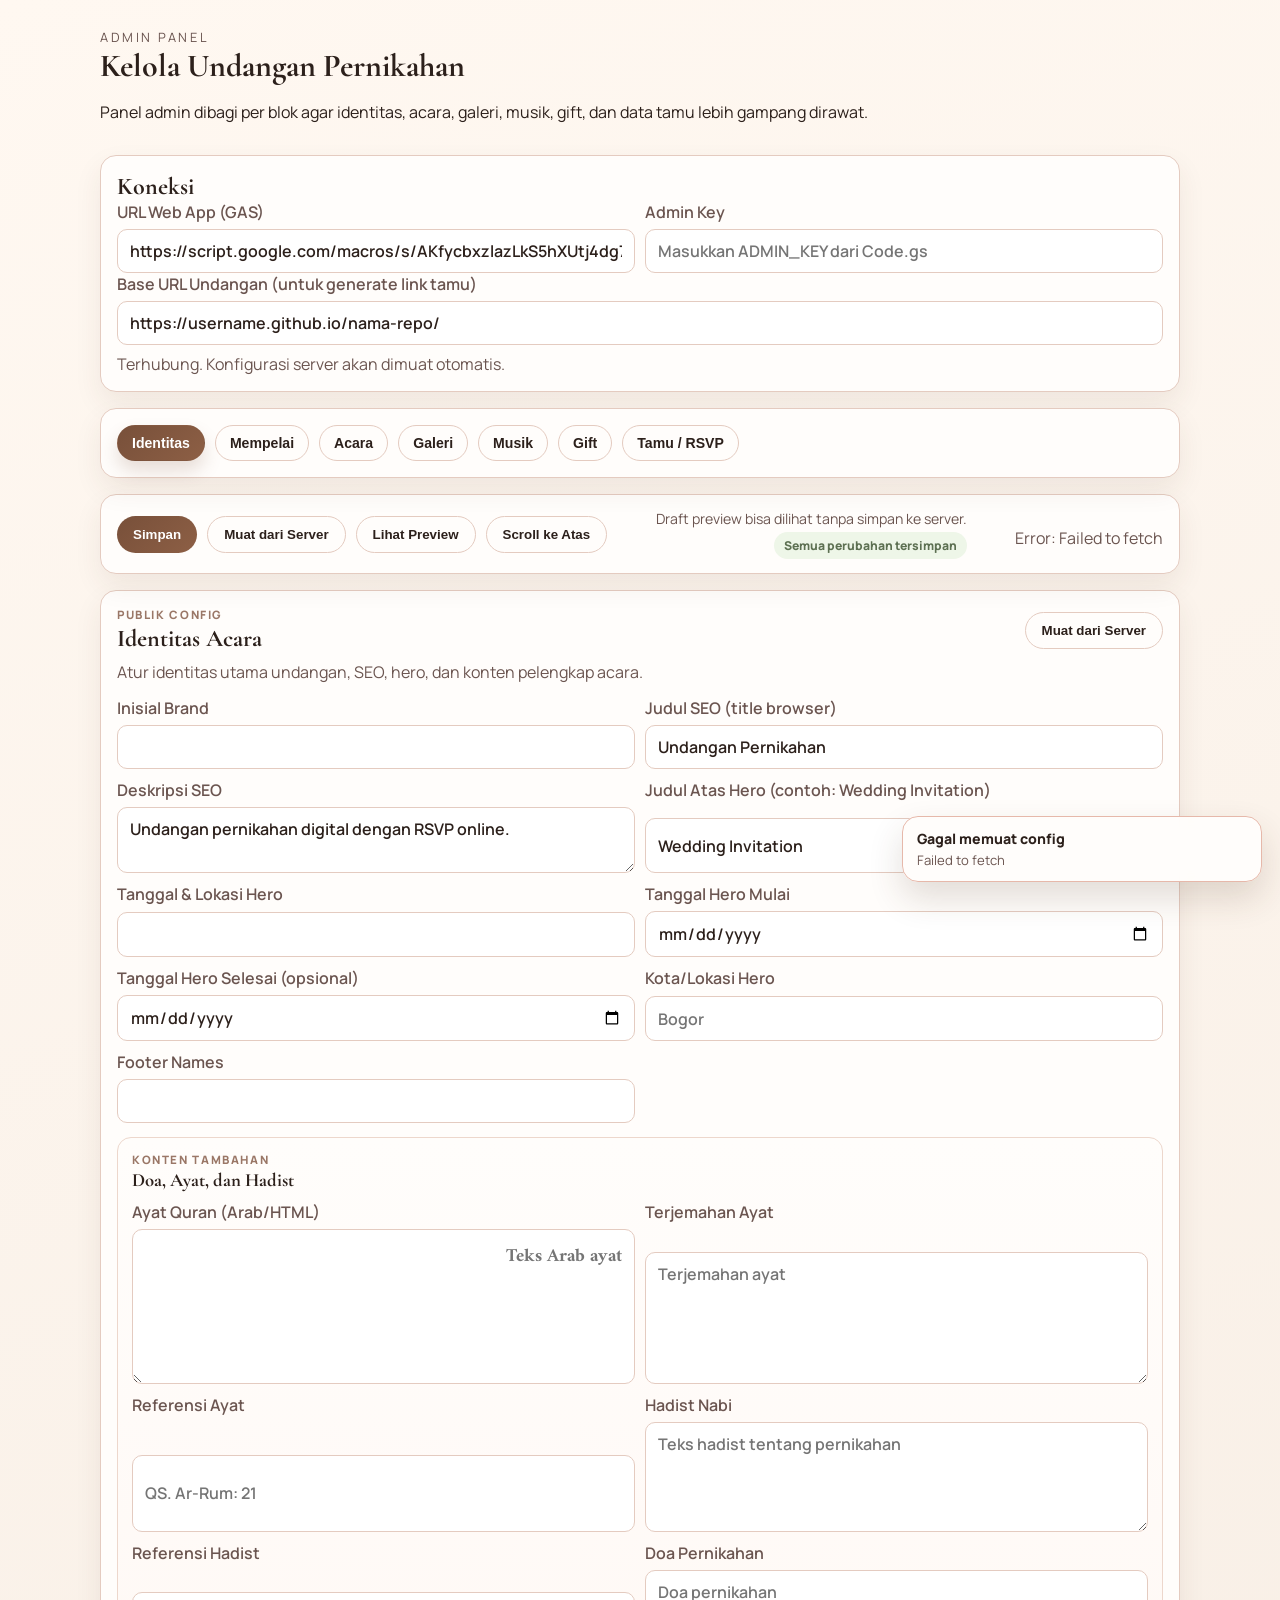
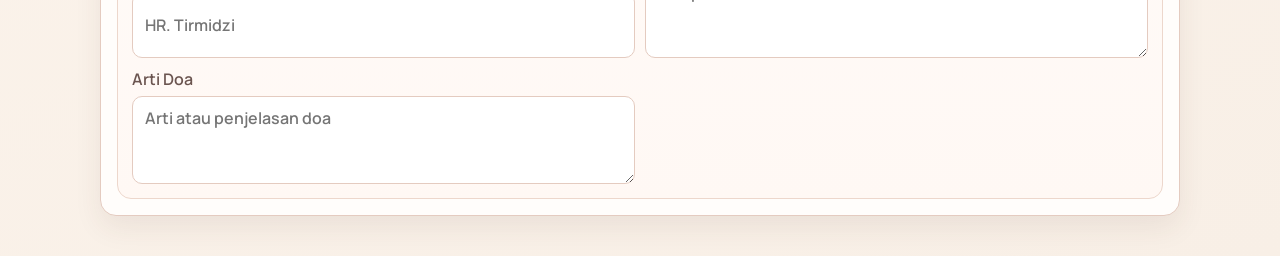
==== frontend/admin.html @ 04f8b66d "Split admin gift add buttons" ====
<!doctype html>
<html lang="id">
<head>
  <meta charset="UTF-8" />
  <meta name="viewport" content="width=device-width, initial-scale=1.0" />
  <title>Admin Undangan</title>
  <link rel="preconnect" href="https://fonts.googleapis.com">
  <link rel="preconnect" href="https://fonts.gstatic.com" crossorigin>
  <link href="https://fonts.googleapis.com/css2?family=Amiri:wght@400;700&family=Cormorant+Garamond:wght@600;700&family=Manrope:wght@400;500;600;700&display=swap" rel="stylesheet">
  <link rel="stylesheet" href="admin.css" />
</head>
<body>
  <main class="container">
    <header>
      <p class="eyebrow">Admin Panel</p>
      <h1>Kelola Undangan Pernikahan</h1>
      <p>Panel admin dibagi per blok agar identitas, acara, galeri, musik, gift, dan data tamu lebih gampang dirawat.</p>
    </header>

    <section class="card">
      <h2>Koneksi</h2>
      <div class="grid two">
        <label>
          URL Web App (GAS)
          <input id="apiUrl" type="text" readonly />
        </label>
        <label>
          Admin Key
          <input id="adminKey" type="password" placeholder="Masukkan ADMIN_KEY dari Code.gs" />
        </label>
      </div>
      <label>
        Base URL Undangan (untuk generate link tamu)
        <input id="invitationBaseUrl" type="text" placeholder="https://username.github.io/nama-repo/" />
      </label>
      <p class="status" id="statusConn"></p>
    </section>

    <nav class="card admin-nav" aria-label="Navigasi admin">
      <button type="button" class="admin-tab is-active" data-target="identitasCard">Identitas</button>
      <button type="button" class="admin-tab" data-target="mempelaiCard">Mempelai</button>
      <button type="button" class="admin-tab" data-target="acaraCard">Acara</button>
      <button type="button" class="admin-tab" data-target="galeriCard">Galeri</button>
      <button type="button" class="admin-tab" data-target="musikCard">Musik</button>
      <button type="button" class="admin-tab" data-target="giftCard">Gift</button>
      <button type="button" class="admin-tab" data-target="tamuRsvpCard">Tamu / RSVP</button>
    </nav>

    <section class="card admin-action-bar" aria-label="Aksi cepat admin">
      <div class="admin-action-group">
        <button id="btnActionSave" class="btn" type="button">Simpan</button>
        <button id="btnActionLoad" class="btn btn-ghost" type="button">Muat dari Server</button>
        <button id="btnPreviewToggle" class="btn btn-ghost" type="button">Lihat Preview</button>
        <button id="btnScrollTop" class="btn btn-ghost" type="button">Scroll ke Atas</button>
      </div>
      <div class="admin-action-meta">
        <p class="admin-action-note">Draft preview bisa dilihat tanpa simpan ke server.</p>
        <p class="admin-dirty-state is-clean" id="dirtyState">Semua perubahan tersimpan</p>
      </div>
      <p class="status" id="statusConfig"></p>
    </section>

    <section id="draftRestoreBanner" class="card draft-restore-banner" hidden>
      <div>
        <p class="section-label">Draft Lokal</p>
        <p class="draft-restore-text" id="draftRestoreText">Ada draft lokal yang belum disimpan.</p>
      </div>
      <div class="admin-action-group">
        <button id="btnRestoreDraft" class="btn" type="button">Pulihkan Draft</button>
        <button id="btnDiscardDraft" class="btn btn-ghost" type="button">Buang Draft</button>
      </div>
    </section>

    <section id="previewPanel" class="card admin-preview-panel" hidden>
      <div class="row-between">
        <div>
          <p class="section-label">Preview Mode</p>
          <h2>Preview Undangan</h2>
        </div>
        <button id="btnPreviewRefresh" class="btn btn-ghost" type="button">Refresh Preview</button>
      </div>
      <p class="section-copy">Preview membaca draft terbaru dari admin ini, jadi perubahan bisa dicek sebelum disimpan ke server.</p>
      <iframe id="previewFrame" class="admin-preview-frame" title="Preview undangan admin"></iframe>
    </section>

    <section class="card admin-panel-section is-active" id="identitasCard" data-section="identitasCard">
      <div class="row-between">
        <div>
          <p class="section-label">Publik Config</p>
          <h2>Identitas Acara</h2>
        </div>
        <button id="btnLoadConfig" class="btn btn-ghost" type="button">Muat dari Server</button>
      </div>
      <p class="section-copy">Atur identitas utama undangan, SEO, hero, dan konten pelengkap acara.</p>
      <div class="grid two">
        <label>Inisial Brand<input id="brandInitials" type="text" /></label>
        <label>Judul SEO (title browser)<input id="seoTitle" type="text" placeholder="Undangan Pernikahan Dina & Alfian" /></label>
        <label>Deskripsi SEO
          <textarea id="seoDescription" rows="2" placeholder="Undangan pernikahan digital dengan RSVP online."></textarea>
        </label>
        <label>Judul Atas Hero (contoh: Wedding Invitation)<input id="heroOverline" type="text" /></label>
        <label>Tanggal & Lokasi Hero<input id="heroDatePlace" type="text" /></label>
        <label>Tanggal Hero Mulai<input id="heroDateStart" type="date" /></label>
        <label>Tanggal Hero Selesai (opsional)<input id="heroDateEnd" type="date" /></label>
        <label>Kota/Lokasi Hero<input id="heroDateCity" type="text" placeholder="Bogor" /></label>
        <label>Footer Names<input id="footerNames" type="text" /></label>
      </div>

      <div class="admin-subcard">
        <div class="section-head">
          <div>
            <p class="section-label">Konten Tambahan</p>
            <h3>Doa, Ayat, dan Hadist</h3>
          </div>
        </div>
        <div class="grid two">
          <label>Ayat Quran (Arab/HTML)
            <textarea id="quranVerseArabic" rows="4" placeholder="Teks Arab ayat"></textarea>
          </label>
          <label>Terjemahan Ayat
            <textarea id="quranVerseTranslation" rows="4" placeholder="Terjemahan ayat"></textarea>
          </label>
          <label>Referensi Ayat<input id="quranVerseReference" type="text" placeholder="QS. Ar-Rum: 21" /></label>
          <label>Hadist Nabi
            <textarea id="hadithText" rows="4" placeholder="Teks hadist tentang pernikahan"></textarea>
          </label>
          <label>Referensi Hadist<input id="hadithReference" type="text" placeholder="HR. Tirmidzi" /></label>
          <label>Doa Pernikahan
            <textarea id="marriageDoaText" rows="3" placeholder="Doa pernikahan"></textarea>
          </label>
          <label>Arti Doa
            <textarea id="marriageDoaReference" rows="3" placeholder="Arti atau penjelasan doa"></textarea>
          </label>
        </div>
      </div>
    </section>

    <section class="card admin-panel-section" id="mempelaiCard" data-section="mempelaiCard" hidden>
      <div class="section-head">
        <div>
          <p class="section-label">Publik Config</p>
          <h2>Mempelai</h2>
        </div>
      </div>
      <p class="section-copy">Kelola informasi kedua mempelai dan konten love story yang tampil di halaman undangan.</p>
      <div class="grid two">
        <label>Nama Pendek Mempelai Wanita<input id="brideShortName" type="text" /></label>
        <label>Nama Pendek Mempelai Pria<input id="groomShortName" type="text" /></label>
        <label>Nama Lengkap Mempelai Wanita<input id="brideFullName" type="text" /></label>
        <label>Nama Lengkap Mempelai Pria<input id="groomFullName" type="text" /></label>
        <label>Orang Tua Mempelai Wanita<input id="brideParents" type="text" /></label>
        <label>Orang Tua Mempelai Pria<input id="groomParents" type="text" /></label>
      </div>

      <div class="admin-subcard">
        <div class="section-head">
          <div>
            <p class="section-label">Love Story</p>
            <h3>Foto Love Story</h3>
          </div>
        </div>
        <label>
          Foto Love Story (1 baris = 1 URL, maksimal 3)
          <textarea id="loveStoryPhotos" rows="4" placeholder="https://.../foto-love-story-1.jpg"></textarea>
        </label>
        <div id="loveStoryPreview" class="story-preview"></div>
        <div class="actions">
          <button id="btnLoveStoryFromGallery" class="btn btn-ghost" type="button">Ambil 3 Foto dari Galeri</button>
        </div>
        <div class="grid">
          <label>
            Upload Foto Love Story ke Google Drive (maks 3 file)
            <div class="field-row">
              <input id="loveStoryPhotoFiles" type="file" accept="image/*" multiple />
              <button id="btnUploadLoveStoryPhotos" class="btn-mini" type="button">Upload Love Story</button>
            </div>
          </label>
        </div>
      </div>

      <div class="admin-subcard">
        <div class="section-head">
          <div>
            <p class="section-label">Love Story</p>
            <h3>Teks Love Story</h3>
          </div>
        </div>
        <div class="grid two">
          <label>Tanggal/Periode Story 1<input id="storyDate1" type="text" placeholder="2021" /></label>
          <label>Judul Story 1<input id="storyTitle1" type="text" placeholder="Pertama Bertemu" /></label>
          <label class="grid span-full">
            Deskripsi Story 1
            <textarea id="storyDesc1" rows="2" placeholder="Ceritakan momen awal..."></textarea>
          </label>
          <label>Tanggal/Periode Story 2<input id="storyDate2" type="text" placeholder="2023" /></label>
          <label>Judul Story 2<input id="storyTitle2" type="text" placeholder="Lamaran" /></label>
          <label class="grid span-full">
            Deskripsi Story 2
            <textarea id="storyDesc2" rows="2" placeholder="Ceritakan momen kedua..."></textarea>
          </label>
          <label>Tanggal/Periode Story 3<input id="storyDate3" type="text" placeholder="2026" /></label>
          <label>Judul Story 3<input id="storyTitle3" type="text" placeholder="Hari Pernikahan" /></label>
          <label class="grid span-full">
            Deskripsi Story 3
            <textarea id="storyDesc3" rows="2" placeholder="Ceritakan momen ketiga..."></textarea>
          </label>
        </div>
      </div>
    </section>

    <section class="card admin-panel-section" id="acaraCard" data-section="acaraCard" hidden>
      <div class="section-head">
        <div>
          <p class="section-label">Publik Config</p>
          <h2>Acara</h2>
        </div>
      </div>
      <p class="section-copy">Atur waktu utama, countdown, detail akad, dan resepsi.</p>
      <div class="grid two">
        <label>Tanggal & Jam Acara<input id="weddingDateTimeLocal" type="datetime-local" /></label>
        <label>Zona Waktu
          <select id="weddingTimeOffset">
            <option value="+07:00">WIB (+07:00)</option>
            <option value="+08:00">WITA (+08:00)</option>
            <option value="+09:00">WIT (+09:00)</option>
          </select>
        </label>
        <label>Format ISO (otomatis)
          <input id="weddingDateISO" type="text" readonly />
        </label>
        <label>Target Countdown (Hari Pertama Acara)
          <input id="eventStartDateTimeLocal" type="datetime-local" />
        </label>
        <label>Zona Waktu Countdown
          <select id="eventStartOffset">
            <option value="+07:00">WIB (+07:00)</option>
            <option value="+08:00">WITA (+08:00)</option>
            <option value="+09:00">WIT (+09:00)</option>
          </select>
        </label>
        <label>Event Start ISO (otomatis)
          <input id="eventStartISO" type="text" readonly />
        </label>
      </div>

      <div class="admin-subcard">
        <h3>Akad</h3>
        <div class="grid two">
          <label>Tanggal Akad<input id="akadDate" type="text" /></label>
          <label>Waktu Akad<input id="akadTime" type="text" /></label>
          <label>Tempat Akad<input id="akadVenue" type="text" /></label>
          <label>Link Maps Akad<input id="akadMapUrl" type="text" /></label>
        </div>
      </div>

      <div class="admin-subcard">
        <h3>Resepsi</h3>
        <div class="grid two">
          <label>Tanggal Resepsi<input id="resepsiDate" type="text" /></label>
          <label>Waktu Resepsi<input id="resepsiTime" type="text" /></label>
          <label>Tempat Resepsi<input id="resepsiVenue" type="text" /></label>
          <label>Link Maps Resepsi<input id="resepsiMapUrl" type="text" /></label>
        </div>
      </div>
    </section>

    <section class="card admin-panel-section" id="galeriCard" data-section="galeriCard" hidden>
      <div class="section-head">
        <div>
          <p class="section-label">Publik Config</p>
          <h2>Galeri</h2>
        </div>
      </div>
      <p class="section-copy">Kelola hero photo, galeri utama, fokus foto, dan penghapusan aset gambar.</p>
      <label>
        Foto Galeri (1 baris = 1 URL/path)
        <textarea id="galleryPhotos" rows="7" placeholder="assets/photos/foto-1.jpg"></textarea>
      </label>
      <div class="actions">
        <button id="btnGenerateHeroDate" class="btn btn-ghost" type="button">Generate Tanggal Hero</button>
      </div>
      <div class="admin-subcard">
        <div class="section-head">
          <div>
            <p class="section-label">Hero</p>
            <h3>Foto Hero</h3>
          </div>
        </div>
        <div class="grid two">
          <label>
            Foto Background Hero (URL/path)
            <div class="field-row">
              <input id="heroBackgroundPhoto" type="text" placeholder="https://.../foto-hero.jpg" />
              <button id="btnHeroFromGallery" class="btn-mini" type="button">Ambil dari Galeri</button>
            </div>
          </label>
          <label>
            Upload Foto Hero ke Google Drive
            <div class="field-row">
              <input id="heroPhotoFile" type="file" accept="image/*" />
              <button id="btnUploadHeroPhoto" class="btn-mini" type="button">Upload Hero</button>
            </div>
          </label>
        </div>
      </div>
      <div class="admin-subcard">
        <h3>Pengaturan Galeri</h3>
        <div class="grid two">
          <label>
            Mode Galeri
            <select id="galleryMode">
              <option value="grid">Grid</option>
              <option value="carousel">Carousel Otomatis</option>
            </select>
          </label>
          <label>
            Maksimal Foto Ditampilkan (0 = semua)
            <input id="galleryMaxItems" type="number" min="0" step="1" placeholder="0" />
          </label>
          <label>
            Interval Carousel (detik)
            <input id="galleryAutoplaySec" type="number" min="1" step="0.5" placeholder="3.5" />
          </label>
          <label>
            Gaya Galeri
            <select id="galleryStyle">
              <option value="elegant">Elegant</option>
              <option value="soft">Soft</option>
              <option value="polaroid">Polaroid</option>
              <option value="clean">Clean</option>
            </select>
          </label>
        </div>
      </div>
      <div class="admin-subcard">
        <div class="row-between">
          <h3>Preview Galeri</h3>
          <label class="inline-check">
            <input id="deleteFromDrive" type="checkbox" />
            Hapus juga di Google Drive
          </label>
        </div>
        <div class="actions">
          <button id="btnApplyGallerySelection" class="btn btn-ghost" type="button">Gunakan Hanya Foto Terpilih</button>
        </div>
        <div id="galleryPreview" class="gallery-preview"></div>
      </div>
      <div class="admin-subcard">
        <div class="grid">
          <label>
            Upload Foto ke Google Drive
            <input id="photoFiles" type="file" accept="image/*" multiple />
          </label>
        </div>
        <label>
          Hapus Foto (tempel URL, 1 baris 1 URL)
          <textarea id="deletePhotoUrls" rows="4" placeholder="https://drive.google.com/uc?export=view&id=..."></textarea>
        </label>
        <div class="actions">
          <button id="btnUploadPhotos" class="btn btn-ghost" type="button">Upload Foto</button>
          <button id="btnDeletePhotos" class="btn btn-ghost" type="button">Hapus Foto (Drive + Galeri)</button>
        </div>
      </div>
      <p class="status" id="statusGallery"></p>
      <p class="hint-text">Tip: upload foto lewat tombol <b>Upload Foto</b>. Jika Hero/Love Story kosong, sistem akan isi otomatis dari hasil upload terbaru.</p>
    </section>

    <section class="card admin-panel-section" id="musikCard" data-section="musikCard" hidden>
      <div class="section-head">
        <div>
          <p class="section-label">Publik Config</p>
          <h2>Musik</h2>
        </div>
      </div>
      <p class="section-copy">Atur playlist, titik mulai lagu, loop reff, dan upload audio.</p>
      <div class="grid two">
        <label>
          URL Musik Aktif (otomatis dari playlist / manual)
          <input id="backgroundMusicUrl" type="text" placeholder="https://.../music.mp3" />
        </label>
        <label>
          Upload Musik ke Google Drive
          <input id="musicFile" type="file" accept="audio/*" />
        </label>
        <label>
          Mode Playlist
          <select id="musicPlaybackMode">
            <option value="ordered">Urutan</option>
            <option value="shuffle">Acak</option>
          </select>
        </label>
        <label>
          Mulai Musik Dari Detik
          <input id="musicStartSec" type="number" min="0" step="0.1" placeholder="contoh: 45" />
        </label>
        <label>
          Loop Reff (Detik Mulai - Detik Selesai)
          <div class="grid two">
            <input id="musicLoopStartSec" type="number" min="0" step="0.1" placeholder="mulai: 60" />
            <input id="musicLoopEndSec" type="number" min="0" step="0.1" placeholder="selesai: 85" />
          </div>
        </label>
      </div>
      <div class="row-between">
        <h3>Playlist Musik</h3>
        <button id="btnLoadMusicLibrary" class="btn btn-ghost" type="button">Muat Musik Drive</button>
      </div>
      <p class="hint-text">Centang lagu yang ingin diputar. Urutan kartu dipakai untuk mode urutan, atau dipilih acak jika mode playlist diset ke acak.</p>
      <div id="musicLibraryEditor" class="music-library-list"></div>
      <div class="actions">
        <button id="btnUploadMusic" class="btn btn-ghost" type="button">Upload Musik</button>
      </div>
      <p class="status" id="statusMusic"></p>
    </section>

    <section class="card admin-panel-section" id="giftCard" data-section="giftCard" hidden>
      <div class="section-head">
        <div>
          <p class="section-label">Publik Config</p>
          <h2>Gift</h2>
        </div>
      </div>
      <p class="section-copy">Kelola section wedding gift, rekening bank, dan e-wallet yang tampil di undangan.</p>
      <div class="grid two">
        <label class="inline-check">
          <input id="giftEnabled" type="checkbox" />
          Aktifkan Section Gift
        </label>
        <label>Judul Section Gift<input id="giftSectionTitle" type="text" placeholder="Wedding Gift" /></label>
        <label>Subjudul Section Gift
          <textarea id="giftSectionSubtitle" rows="2" placeholder="Doa restu Anda adalah hadiah terindah."></textarea>
        </label>
      </div>
      <div class="actions">
        <button id="btnAddGiftBank" class="btn btn-ghost" type="button">Tambah Bank</button>
        <button id="btnAddGiftEwallet" class="btn btn-ghost" type="button">Tambah E-Wallet</button>
        <button id="btnSaveConfig" class="btn" type="button">Simpan Konfigurasi</button>
      </div>
      <div id="giftAccountsEditor" class="gift-editor-list"></div>
      <p class="status" id="statusGift"></p>
    </section>

    <section class="card admin-panel-section" id="tamuRsvpCard" data-section="tamuRsvpCard" hidden>
      <div class="section-head">
        <div>
          <p class="section-label">Admin Data</p>
          <h2>Tamu / RSVP</h2>
        </div>
      </div>
      <p class="section-copy">Kelola import tamu, link undangan, filter status, serta data RSVP dan ucapan masuk.</p>
      <div class="admin-subcard">
        <div class="section-head">
          <div>
            <p class="section-label">Daftar Tamu</p>
            <h3>Import dan Kelola Tamu</h3>
          </div>
        </div>
        <label>
          Daftar Tamu (format: Nama|Group|Telepon|Tipe, 1 baris 1 tamu)
          <textarea id="guestInput" rows="8" placeholder="Bapak Andi|Keluarga|62812xxxx|personal\nTeman-teman SD 01 Ciangsana|Sekolah||group"></textarea>
        </label>
        <label>
          Cari Tamu
          <input id="guestSearch" type="text" placeholder="Ketik nama tamu..." />
        </label>
        <div class="grid three">
          <label>
            Filter Group
            <select id="guestGroupFilter">
              <option value="all">Semua Group</option>
            </select>
          </label>
          <label>
            Filter Status
            <select id="guestStatusFilter">
              <option value="all">Semua Status</option>
              <option value="active">Active</option>
              <option value="vip">VIP</option>
              <option value="disabled">Disabled</option>
            </select>
          </label>
          <label>
            Data per Halaman
            <select id="guestPageSize">
              <option value="10">10</option>
              <option value="20" selected>20</option>
              <option value="50">50</option>
            </select>
          </label>
        </div>
        <div class="actions">
          <button id="btnImportGuests" class="btn" type="button">Import Nama Tamu</button>
          <button id="btnLoadGuests" class="btn btn-ghost" type="button">Muat Semua Tamu</button>
          <button id="btnExportGuestsCsv" class="btn btn-ghost" type="button">Export CSV</button>
        </div>
        <p class="status" id="statusGuests"></p>
        <div class="guest-table-wrap">
          <table class="guest-table">
            <thead>
              <tr>
                <th>Kode</th>
                <th>Nama</th>
                <th>Group</th>
                <th>Tipe</th>
                <th>Status</th>
                <th>Telepon</th>
                <th>Link</th>
                <th>Aksi</th>
              </tr>
            </thead>
            <tbody id="guestTableBody"></tbody>
          </table>
        </div>
        <div class="pager-row">
          <button id="btnGuestPrev" class="btn btn-ghost" type="button">Sebelumnya</button>
          <p id="guestPageInfo">Halaman 1 / 1</p>
          <button id="btnGuestNext" class="btn btn-ghost" type="button">Berikutnya</button>
        </div>
        <label>
          Hasil Link Undangan Tamu
          <textarea id="guestLinks" rows="8" readonly></textarea>
        </label>
      </div>

      <div class="admin-subcard">
        <div class="section-head">
          <div>
            <p class="section-label">RSVP</p>
            <h3>RSVP & Ucapan Masuk</h3>
          </div>
        </div>
        <div class="actions">
          <button id="btnLoadRsvps" class="btn" type="button">Muat RSVP</button>
        </div>
        <p class="status" id="statusRsvps"></p>
        <div class="grid two">
          <label>
            Cari RSVP / Ucapan
            <input id="rsvpSearch" type="text" placeholder="Ketik nama atau isi ucapan..." />
          </label>
          <label>
            Filter Kehadiran
            <select id="rsvpKehadiranFilter">
              <option value="all">Semua</option>
              <option value="Hadir">Hadir</option>
              <option value="Tidak Hadir">Tidak Hadir</option>
            </select>
          </label>
        </div>
        <div class="grid two">
          <label>
            Data per Halaman
            <select id="rsvpPageSize">
              <option value="10">10</option>
              <option value="20" selected>20</option>
              <option value="50">50</option>
            </select>
          </label>
        </div>
        <div class="guest-table-wrap">
          <table class="guest-table">
            <thead>
              <tr>
                <th>Waktu</th>
                <th>Kode</th>
                <th>Mode</th>
                <th>Nama</th>
                <th>Jumlah</th>
                <th>Kehadiran</th>
                <th>Ucapan</th>
                <th>Aksi</th>
              </tr>
            </thead>
            <tbody id="rsvpTableBody"></tbody>
          </table>
        </div>
        <div class="pager-row">
          <button id="btnRsvpPrev" class="btn btn-ghost" type="button">Sebelumnya</button>
          <p id="rsvpPageInfo">Halaman 1 / 1</p>
          <button id="btnRsvpNext" class="btn btn-ghost" type="button">Berikutnya</button>
        </div>
      </div>
    </section>
  </main>

  <div id="toastRoot" class="toast-root" aria-live="polite" aria-atomic="true"></div>

  <script src="config.js"></script>
  <script src="js/admin/guest.js"></script>
  <script src="js/admin/rsvp.js"></script>
  <script src="admin.js"></script>
</body>
</html>
---- frontend/admin.css ----
/* ==========================================================================
   Admin Design Tokens
   ========================================================================== */
:root {
  --bg: #f8efe6;
  --card: #fffdfb;
  --ink: #2c201b;
  --muted: #6b5550;
  --line: #e4cbc0;
  --accent: #8d5f45;
  --accent-strong: #78503a;
  --accent-soft: #fff8f3;
  --surface-soft: #fff8f4;
  --shadow-card: 0 12px 28px rgba(76, 48, 34, 0.08);
}

/* ==========================================================================
   Base
   ========================================================================== */
* {
  box-sizing: border-box;
}

html {
  scroll-behavior: smooth;
}

body {
  margin: 0;
  font-family: "Manrope", sans-serif;
  color: var(--ink);
  background: linear-gradient(160deg, #fff8f1, var(--bg));
}

header h1,
h2,
h3 {
  margin: 0;
  font-family: "Cormorant Garamond", serif;
}

/* ==========================================================================
   Layout
   ========================================================================== */
.container {
  width: min(1080px, 94vw);
  margin: 28px auto 40px;
  display: grid;
  gap: 16px;
}

.grid {
  display: grid;
  gap: 10px;
}

.grid.two {
  grid-template-columns: repeat(2, minmax(0, 1fr));
}

.grid.three {
  grid-template-columns: repeat(3, minmax(0, 1fr));
}

.span-full {
  grid-column: 1 / -1;
}

.row-between {
  display: flex;
  align-items: center;
  justify-content: space-between;
  gap: 12px;
}

.field-row {
  display: grid;
  grid-template-columns: 1fr auto;
  gap: 8px;
  align-items: center;
}

/* ==========================================================================
   Cards & Sections
   ========================================================================== */
.card {
  border: 1px solid var(--line);
  border-radius: 16px;
  background: var(--card);
  padding: 16px;
  box-shadow: var(--shadow-card);
}

.admin-subcard {
  margin-top: 14px;
  padding: 14px;
  border-radius: 14px;
  border: 1px solid #edd7cc;
  background: linear-gradient(180deg, var(--card), var(--surface-soft));
  display: grid;
  gap: 10px;
}

.admin-panel-section[hidden],
.admin-preview-panel[hidden] {
  display: none;
}

.admin-panel-section.is-active {
  animation: section-fade-in 0.22s ease;
}

.section-head {
  display: flex;
  align-items: center;
  justify-content: space-between;
  gap: 12px;
}

.section-label,
.eyebrow {
  margin: 0;
  text-transform: uppercase;
  color: var(--muted);
}

.eyebrow {
  letter-spacing: 0.2em;
  font-size: 0.8rem;
}

.section-label {
  margin-bottom: 2px;
  letter-spacing: 0.14em;
  font-size: 0.72rem;
  color: #9a7767;
  font-weight: 800;
}

.section-copy {
  margin: 8px 0 14px;
  color: var(--muted);
  max-width: 72ch;
}

.hint-text {
  margin: 2px 0 10px;
  font-size: 0.82rem;
  color: #7b655d;
}

@keyframes section-fade-in {
  from {
    opacity: 0;
    transform: translateY(6px);
  }

  to {
    opacity: 1;
    transform: translateY(0);
  }
}

/* ==========================================================================
   Navigation & Sticky Actions
   ========================================================================== */
.admin-nav {
  display: flex;
  flex-wrap: wrap;
  gap: 10px;
  position: sticky;
  top: 12px;
  z-index: 5;
  backdrop-filter: blur(10px);
}

.admin-tab {
  color: var(--ink);
  border: 1px solid var(--line);
  background: rgba(255, 253, 251, 0.92);
  padding: 9px 14px;
  border-radius: 999px;
  font-weight: 700;
  font-size: 0.88rem;
  cursor: pointer;
}

.admin-tab.is-active {
  background: linear-gradient(135deg, var(--accent-strong), var(--accent));
  color: #fff;
  border-color: transparent;
  box-shadow: 0 10px 18px rgba(120, 80, 58, 0.18);
}

.admin-action-bar {
  position: sticky;
  top: 86px;
  z-index: 4;
  display: flex;
  align-items: center;
  justify-content: space-between;
  gap: 16px;
  padding-block: 14px;
}

.admin-action-group {
  display: flex;
  flex-wrap: wrap;
  gap: 10px;
}

.admin-action-note {
  margin: 0;
  color: var(--muted);
  font-size: 0.88rem;
}

.admin-action-meta {
  display: grid;
  gap: 4px;
  justify-items: end;
}

.admin-dirty-state {
  margin: 0;
  width: max-content;
  border-radius: 999px;
  padding: 5px 10px;
  font-size: 0.76rem;
  font-weight: 800;
}

.admin-dirty-state.is-clean {
  color: #5d7052;
  background: #eef6e8;
}

.admin-dirty-state.is-dirty {
  color: #8a5836;
  background: #fff0df;
}

.draft-restore-banner {
  display: flex;
  align-items: center;
  justify-content: space-between;
  gap: 16px;
  border-color: #e0ba89;
  background: linear-gradient(135deg, #fff8ed, #fffdfb);
}

.draft-restore-banner[hidden] {
  display: none;
}

.draft-restore-text {
  margin: 4px 0 0;
  color: var(--muted);
}

/* ==========================================================================
   Forms
   ========================================================================== */
label {
  display: grid;
  gap: 6px;
  font-weight: 600;
  color: var(--muted);
}

input,
select,
textarea,
.guest-name-input,
.guest-inline-input {
  width: 100%;
  border: 1px solid var(--line);
  border-radius: 10px;
  padding: 10px 12px;
  font: inherit;
  color: var(--ink);
  background: #fff;
}

input:focus,
select:focus,
textarea:focus,
.guest-name-input:focus,
.guest-inline-input:focus {
  outline: 2px solid #edd3c4;
  border-color: #d6a98f;
}

.guest-name-input {
  min-width: 160px;
  border-radius: 8px;
  padding: 7px 9px;
}

.guest-inline-input {
  min-width: 130px;
  border-radius: 8px;
  padding: 7px 9px;
}

.inline-check {
  display: inline-flex;
  align-items: center;
  gap: 8px;
  font-weight: 600;
}

.inline-check input {
  width: auto;
}

#quranVerseArabic {
  font-family: "Amiri", serif;
  font-size: 1.15rem;
  direction: rtl;
  text-align: right;
  line-height: 1.8;
}

/* ==========================================================================
   Buttons & Status
   ========================================================================== */
.actions {
  margin-top: 12px;
  display: flex;
  gap: 10px;
  flex-wrap: wrap;
}

.btn,
.btn-mini {
  cursor: pointer;
  font-weight: 700;
}

.btn {
  border: none;
  border-radius: 999px;
  padding: 10px 16px;
  background: linear-gradient(135deg, var(--accent-strong), var(--accent));
  color: #fff;
}

.btn-ghost {
  background: transparent;
  color: var(--ink);
  border: 1px solid var(--line);
}

.btn-mini {
  border: 1px solid #d8b9ac;
  border-radius: 999px;
  padding: 6px 10px;
  background: var(--accent-soft);
  color: #7a4e3c;
  font-size: 0.75rem;
  white-space: nowrap;
}

.status {
  min-height: 1.4rem;
  margin: 8px 0 0;
  color: var(--muted);
}

.toast-root {
  position: fixed;
  right: 18px;
  bottom: 18px;
  z-index: 20;
  display: grid;
  gap: 10px;
  width: min(360px, calc(100vw - 36px));
  pointer-events: none;
}

.admin-toast {
  border: 1px solid rgba(228, 203, 192, 0.92);
  border-radius: 16px;
  padding: 12px 14px;
  color: var(--ink);
  background: rgba(255, 253, 251, 0.96);
  box-shadow: 0 16px 34px rgba(76, 48, 34, 0.16);
  backdrop-filter: blur(10px);
  animation: toast-in 0.2s ease;
}

.admin-toast.is-success {
  border-color: #cddfbf;
}

.admin-toast.is-error {
  border-color: #e6b8aa;
}

.admin-toast.is-info {
  border-color: #dec9af;
}

.admin-toast-title {
  margin: 0;
  font-weight: 800;
  font-size: 0.88rem;
}

.admin-toast-message {
  margin: 3px 0 0;
  color: var(--muted);
  font-size: 0.82rem;
}

@keyframes toast-in {
  from {
    opacity: 0;
    transform: translateY(8px);
  }

  to {
    opacity: 1;
    transform: translateY(0);
  }
}

/* ==========================================================================
   Preview Surfaces
   ========================================================================== */
.admin-preview-frame {
  width: 100%;
  min-height: 820px;
  border: 1px solid rgba(212, 190, 177, 0.8);
  border-radius: 22px;
  background: #fff;
  box-shadow: inset 0 1px 0 rgba(255, 255, 255, 0.72);
}

.preview-empty {
  margin: 0;
  color: var(--muted);
  font-size: 0.9rem;
}

/* ==========================================================================
   Gallery & Story Preview
   ========================================================================== */
.gallery-preview,
.story-preview {
  margin-top: 8px;
  display: grid;
  gap: 10px;
  align-items: start;
}

.gallery-preview {
  grid-template-columns: repeat(auto-fill, minmax(150px, 1fr));
}

.story-preview {
  grid-template-columns: repeat(auto-fill, minmax(90px, 1fr));
}

.gallery-item {
  border: 1px solid var(--line);
  border-radius: 12px;
  background: #fff;
  overflow: hidden;
}

.gallery-item img {
  width: 100%;
  aspect-ratio: 1 / 1;
  object-fit: cover;
  background: #f2e8e0;
  display: block;
}

.gallery-item-body {
  padding: 8px;
  display: grid;
  gap: 8px;
}

.gallery-item-actions {
  display: grid;
  grid-template-columns: repeat(3, minmax(0, 1fr));
  gap: 6px;
}

.gallery-item-url {
  margin: 0;
  color: var(--muted);
  font-size: 0.72rem;
  line-height: 1.35;
  word-break: break-all;
}

.gallery-item-select {
  display: inline-flex;
  align-items: center;
  gap: 8px;
  font-size: 0.78rem;
  color: #75554a;
  font-weight: 700;
}

.gallery-item-select input {
  width: auto;
}

.story-preview-item {
  width: 92px;
  height: 92px;
  border-radius: 50%;
  overflow: hidden;
  border: 2px solid #d7bcb0;
  background: #f6ebe2;
  box-shadow: 0 6px 14px rgba(76, 48, 34, 0.14);
}

.story-preview-item img {
  width: 100%;
  height: 100%;
  object-fit: cover;
  display: block;
}

/* ==========================================================================
   Music & Gift Editors
   ========================================================================== */
.gift-editor-list,
.music-library-list {
  margin-top: 10px;
  display: grid;
  gap: 10px;
}

.gift-account-editor-item,
.music-track-item {
  border: 1px solid var(--line);
  border-radius: 12px;
  background: #fff;
  display: grid;
}

.gift-account-editor-item {
  padding: 10px;
  gap: 8px;
}

.music-track-item {
  padding: 12px;
  gap: 10px;
}

.gift-account-editor-head,
.music-track-head {
  display: flex;
  align-items: center;
  justify-content: space-between;
  gap: 10px;
}

.gift-account-editor-title,
.music-track-title {
  margin: 0;
  font-weight: 700;
  color: #6f554b;
}

.gift-account-editor-title {
  font-size: 0.9rem;
}

.music-track-title {
  font-size: 0.92rem;
}

.music-track-meta {
  margin: 0;
  font-size: 0.76rem;
  color: var(--muted);
  word-break: break-all;
}

.music-track-controls {
  display: flex;
  gap: 8px;
  flex-wrap: wrap;
}

/* ==========================================================================
   Guest & RSVP Tables
   ========================================================================== */
.guest-table-wrap {
  overflow-x: auto;
  border: 1px solid var(--line);
  border-radius: 12px;
  background: #fff;
}

.guest-table {
  width: 100%;
  border-collapse: collapse;
  min-width: 980px;
}

.guest-table th,
.guest-table td {
  padding: 10px;
  border-bottom: 1px solid #f0dfd6;
  text-align: left;
  vertical-align: top;
}

.guest-table th {
  font-size: 0.8rem;
  letter-spacing: 0.04em;
  text-transform: uppercase;
  color: var(--muted);
  background: #fdf4ee;
}

.guest-table tr:last-child td {
  border-bottom: none;
}

.guest-link-mini {
  color: #7a4e3c;
  font-size: 0.78rem;
  word-break: break-all;
}

.guest-actions {
  display: flex;
  gap: 6px;
  flex-wrap: wrap;
}

.pager-row {
  margin-top: 10px;
  display: flex;
  align-items: center;
  justify-content: flex-end;
  gap: 8px;
}

#guestPageInfo {
  margin: 0;
  color: var(--muted);
  font-weight: 600;
  min-width: 130px;
  text-align: center;
}

/* ==========================================================================
   Responsive
   ========================================================================== */
@media (max-width: 840px) {
  .admin-nav {
    top: 8px;
  }

  .admin-action-bar {
    top: 76px;
    align-items: flex-start;
    flex-direction: column;
  }

  .admin-action-meta {
    justify-items: start;
  }

  .draft-restore-banner {
    align-items: flex-start;
    flex-direction: column;
  }

  .grid.two,
  .grid.three,
  .field-row,
  .gallery-item-actions {
    grid-template-columns: 1fr;
  }

  .pager-row {
    justify-content: stretch;
  }

  .admin-preview-frame {
    min-height: 680px;
  }
}
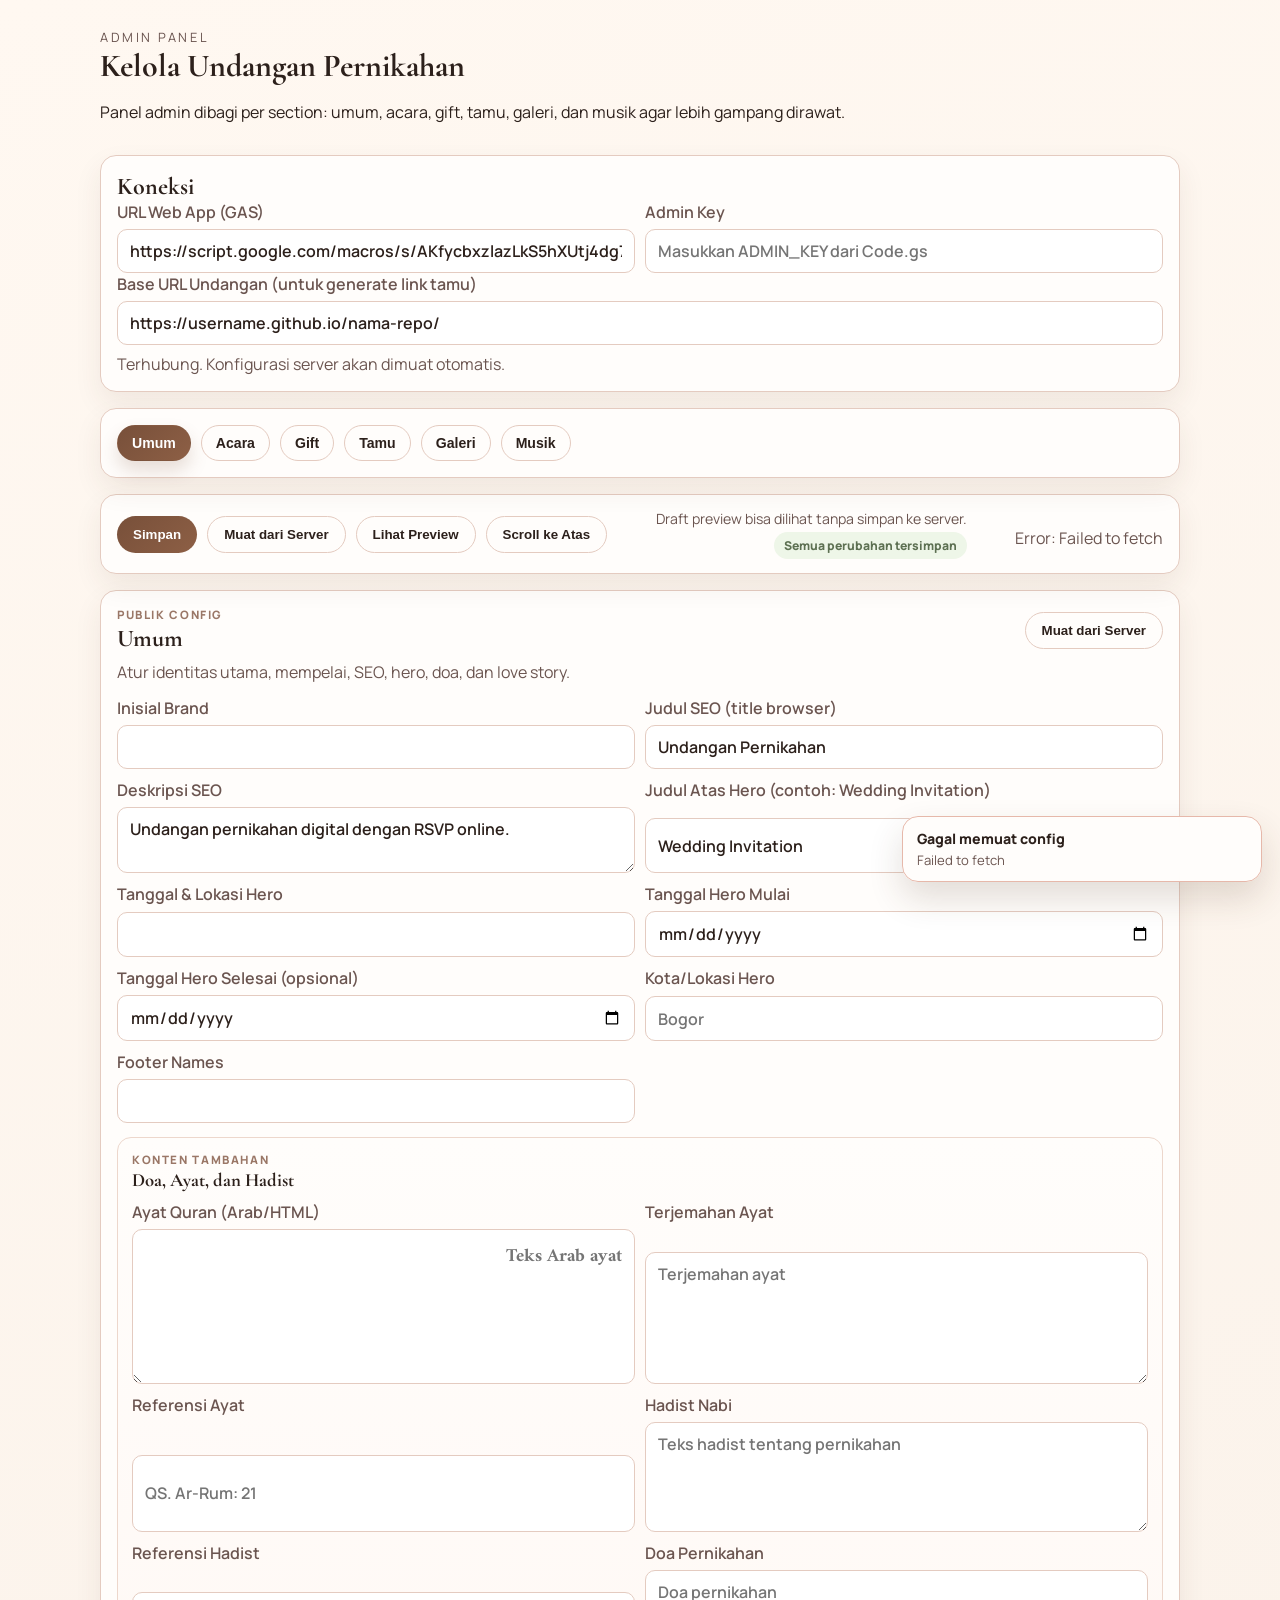
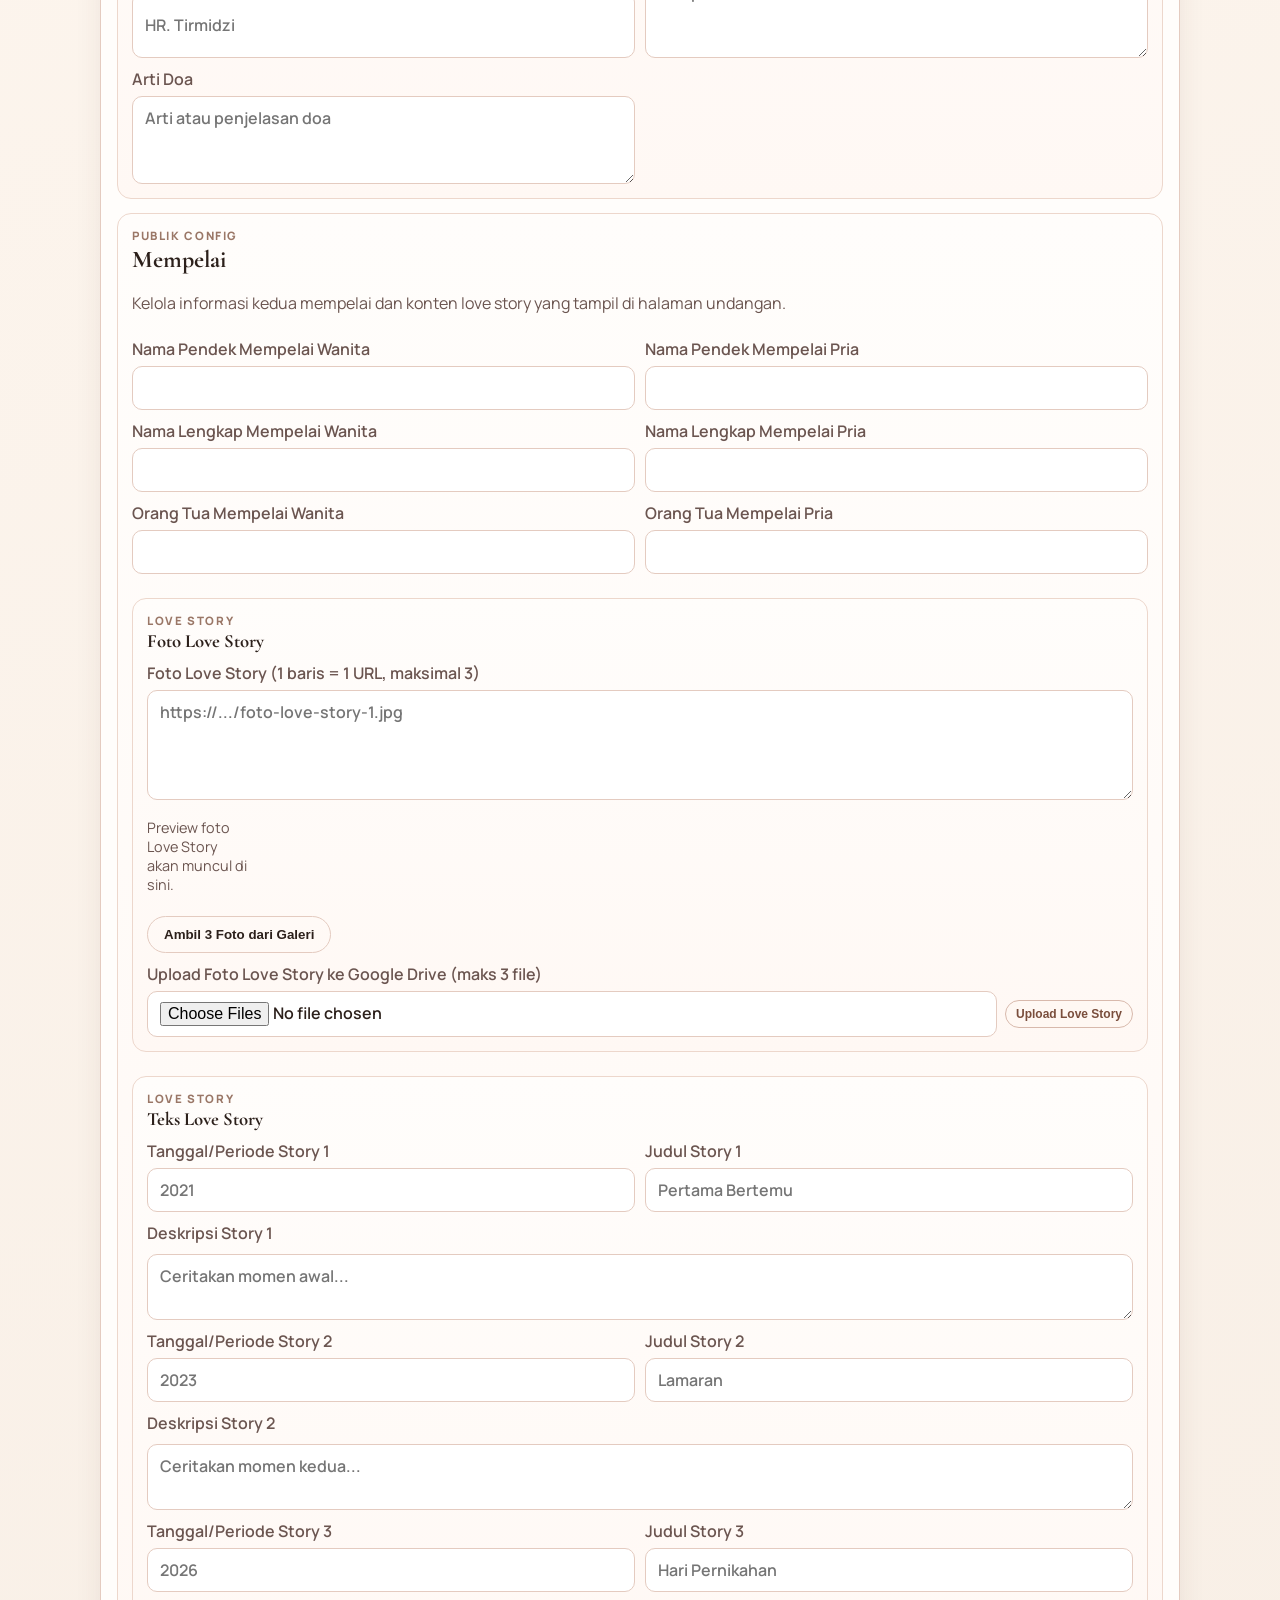
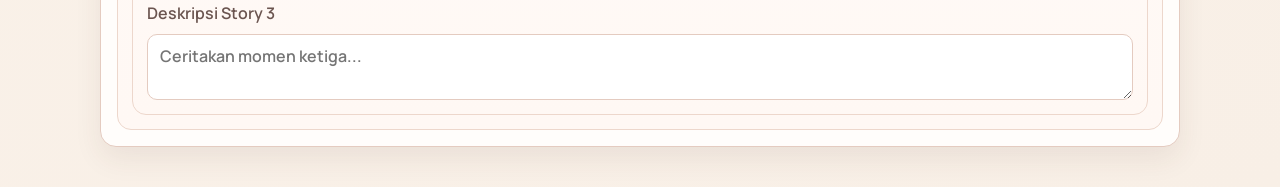
==== commit 7ac2100a: "Restructure admin sections" ====
--- a/frontend/admin.html
+++ b/frontend/admin.html
@@ -14,7 +14,7 @@
     <header>
       <p class="eyebrow">Admin Panel</p>
       <h1>Kelola Undangan Pernikahan</h1>
-      <p>Panel admin dibagi per blok agar identitas, acara, galeri, musik, gift, dan data tamu lebih gampang dirawat.</p>
+      <p>Panel admin dibagi per section: umum, acara, gift, tamu, galeri, dan musik agar lebih gampang dirawat.</p>
     </header>
 
     <section class="card">
@@ -37,13 +37,12 @@
     </section>
 
     <nav class="card admin-nav" aria-label="Navigasi admin">
-      <button type="button" class="admin-tab is-active" data-target="identitasCard">Identitas</button>
-      <button type="button" class="admin-tab" data-target="mempelaiCard">Mempelai</button>
+      <button type="button" class="admin-tab is-active" data-target="identitasCard">Umum</button>
       <button type="button" class="admin-tab" data-target="acaraCard">Acara</button>
+      <button type="button" class="admin-tab" data-target="giftCard">Gift</button>
+      <button type="button" class="admin-tab" data-target="tamuRsvpCard">Tamu</button>
       <button type="button" class="admin-tab" data-target="galeriCard">Galeri</button>
       <button type="button" class="admin-tab" data-target="musikCard">Musik</button>
-      <button type="button" class="admin-tab" data-target="giftCard">Gift</button>
-      <button type="button" class="admin-tab" data-target="tamuRsvpCard">Tamu / RSVP</button>
     </nav>
 
     <section class="card admin-action-bar" aria-label="Aksi cepat admin">
@@ -87,11 +86,11 @@
       <div class="row-between">
         <div>
           <p class="section-label">Publik Config</p>
-          <h2>Identitas Acara</h2>
+          <h2>Umum</h2>
         </div>
         <button id="btnLoadConfig" class="btn btn-ghost" type="button">Muat dari Server</button>
       </div>
-      <p class="section-copy">Atur identitas utama undangan, SEO, hero, dan konten pelengkap acara.</p>
+      <p class="section-copy">Atur identitas utama, mempelai, SEO, hero, doa, dan love story.</p>
       <div class="grid two">
         <label>Inisial Brand<input id="brandInitials" type="text" /></label>
         <label>Judul SEO (title browser)<input id="seoTitle" type="text" placeholder="Undangan Pernikahan Dina & Alfian" /></label>
@@ -133,24 +132,22 @@
           </label>
         </div>
       </div>
-    </section>
-
-    <section class="card admin-panel-section" id="mempelaiCard" data-section="mempelaiCard" hidden>
-      <div class="section-head">
-        <div>
-          <p class="section-label">Publik Config</p>
-          <h2>Mempelai</h2>
-        </div>
-      </div>
-      <p class="section-copy">Kelola informasi kedua mempelai dan konten love story yang tampil di halaman undangan.</p>
-      <div class="grid two">
-        <label>Nama Pendek Mempelai Wanita<input id="brideShortName" type="text" /></label>
-        <label>Nama Pendek Mempelai Pria<input id="groomShortName" type="text" /></label>
-        <label>Nama Lengkap Mempelai Wanita<input id="brideFullName" type="text" /></label>
-        <label>Nama Lengkap Mempelai Pria<input id="groomFullName" type="text" /></label>
-        <label>Orang Tua Mempelai Wanita<input id="brideParents" type="text" /></label>
-        <label>Orang Tua Mempelai Pria<input id="groomParents" type="text" /></label>
-      </div>
+      <div class="admin-subcard">
+        <div class="section-head">
+          <div>
+            <p class="section-label">Publik Config</p>
+            <h2>Mempelai</h2>
+          </div>
+        </div>
+        <p class="section-copy">Kelola informasi kedua mempelai dan konten love story yang tampil di halaman undangan.</p>
+        <div class="grid two">
+          <label>Nama Pendek Mempelai Wanita<input id="brideShortName" type="text" /></label>
+          <label>Nama Pendek Mempelai Pria<input id="groomShortName" type="text" /></label>
+          <label>Nama Lengkap Mempelai Wanita<input id="brideFullName" type="text" /></label>
+          <label>Nama Lengkap Mempelai Pria<input id="groomFullName" type="text" /></label>
+          <label>Orang Tua Mempelai Wanita<input id="brideParents" type="text" /></label>
+          <label>Orang Tua Mempelai Pria<input id="groomParents" type="text" /></label>
+        </div>
 
       <div class="admin-subcard">
         <div class="section-head">
@@ -205,6 +202,7 @@
             <textarea id="storyDesc3" rows="2" placeholder="Ceritakan momen ketiga..."></textarea>
           </label>
         </div>
+      </div>
       </div>
     </section>
 
@@ -444,7 +442,7 @@
       <div class="section-head">
         <div>
           <p class="section-label">Admin Data</p>
-          <h2>Tamu / RSVP</h2>
+          <h2>Tamu</h2>
         </div>
       </div>
       <p class="section-copy">Kelola import tamu, link undangan, filter status, serta data RSVP dan ucapan masuk.</p>
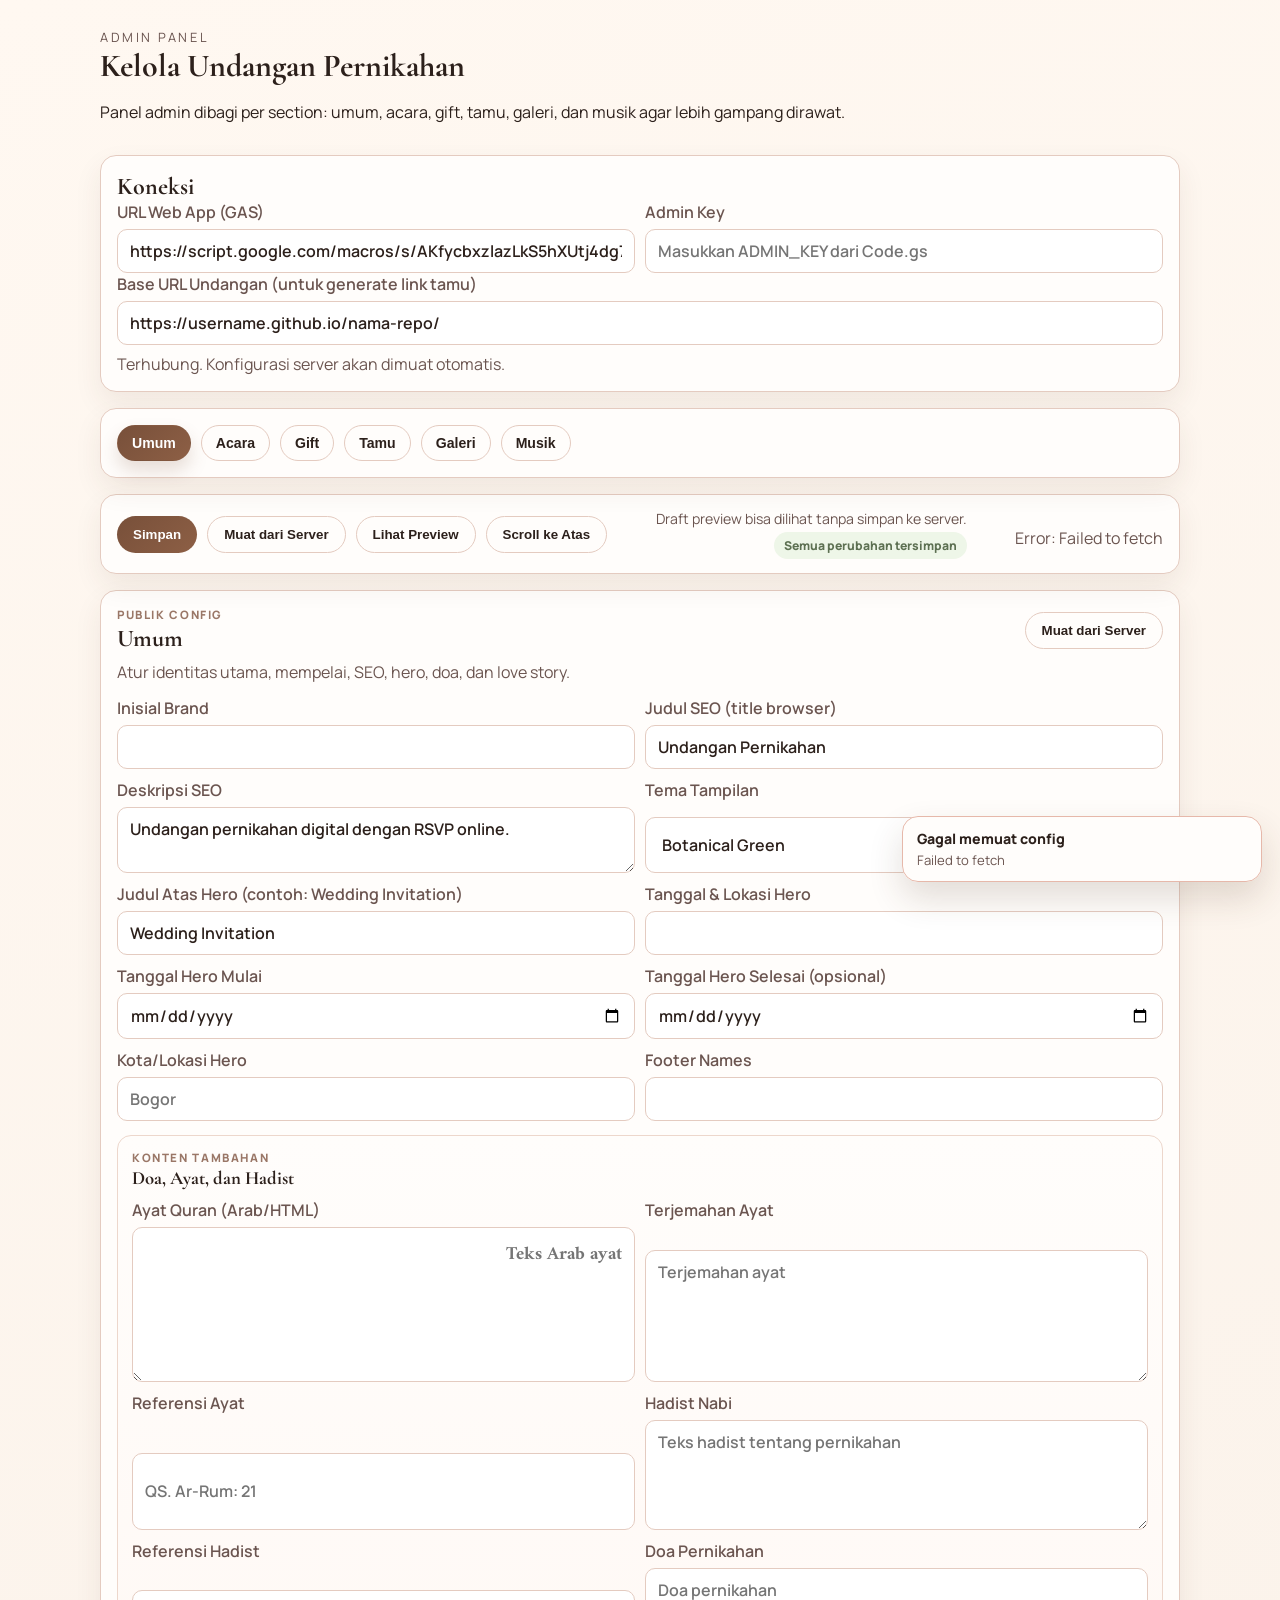
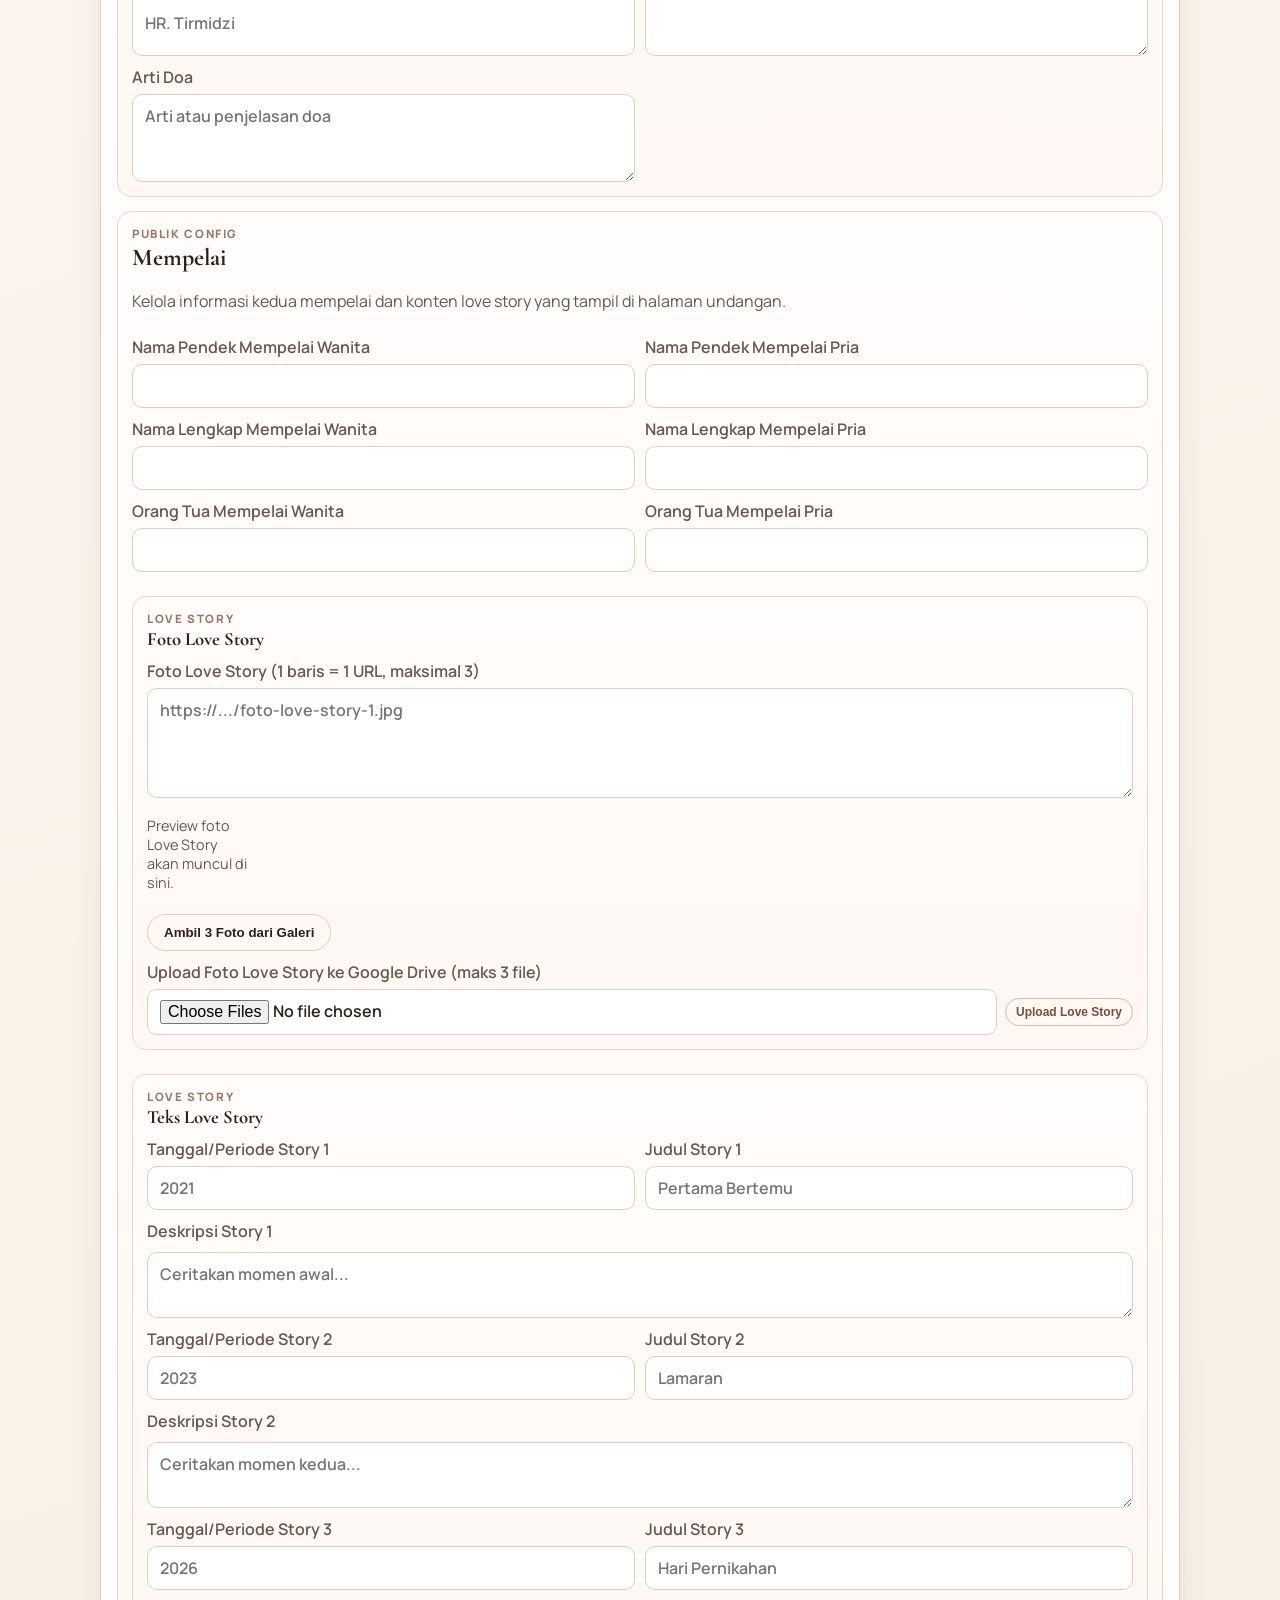
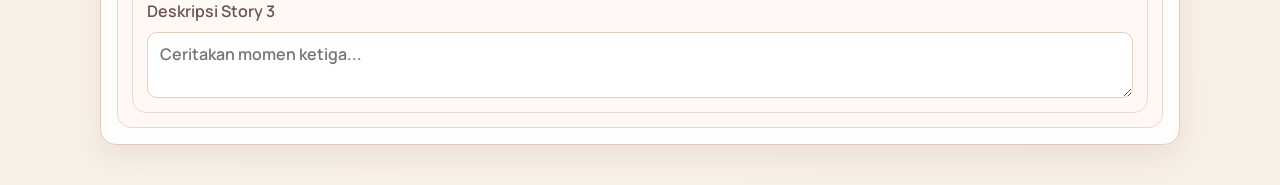
==== commit 7b822524: "feat: add selectable invitation themes" ====
--- a/frontend/admin.html
+++ b/frontend/admin.html
@@ -97,6 +97,15 @@
         <label>Deskripsi SEO
           <textarea id="seoDescription" rows="2" placeholder="Undangan pernikahan digital dengan RSVP online."></textarea>
         </label>
+        <label>
+          Tema Tampilan
+          <select id="themeName">
+            <option value="botanical">Botanical Green</option>
+            <option value="rose">Rose Gold</option>
+            <option value="royal">Royal Navy</option>
+            <option value="minimal">Minimal Light</option>
+          </select>
+        </label>
         <label>Judul Atas Hero (contoh: Wedding Invitation)<input id="heroOverline" type="text" /></label>
         <label>Tanggal & Lokasi Hero<input id="heroDatePlace" type="text" /></label>
         <label>Tanggal Hero Mulai<input id="heroDateStart" type="date" /></label>
@@ -584,6 +593,9 @@
   <div id="toastRoot" class="toast-root" aria-live="polite" aria-atomic="true"></div>
 
   <script src="config.js"></script>
+  <script src="js/admin/api.js"></script>
+  <script src="js/admin/ui.js"></script>
+  <script src="js/admin/navigation.js"></script>
   <script src="js/admin/guest.js"></script>
   <script src="js/admin/rsvp.js"></script>
   <script src="admin.js"></script>
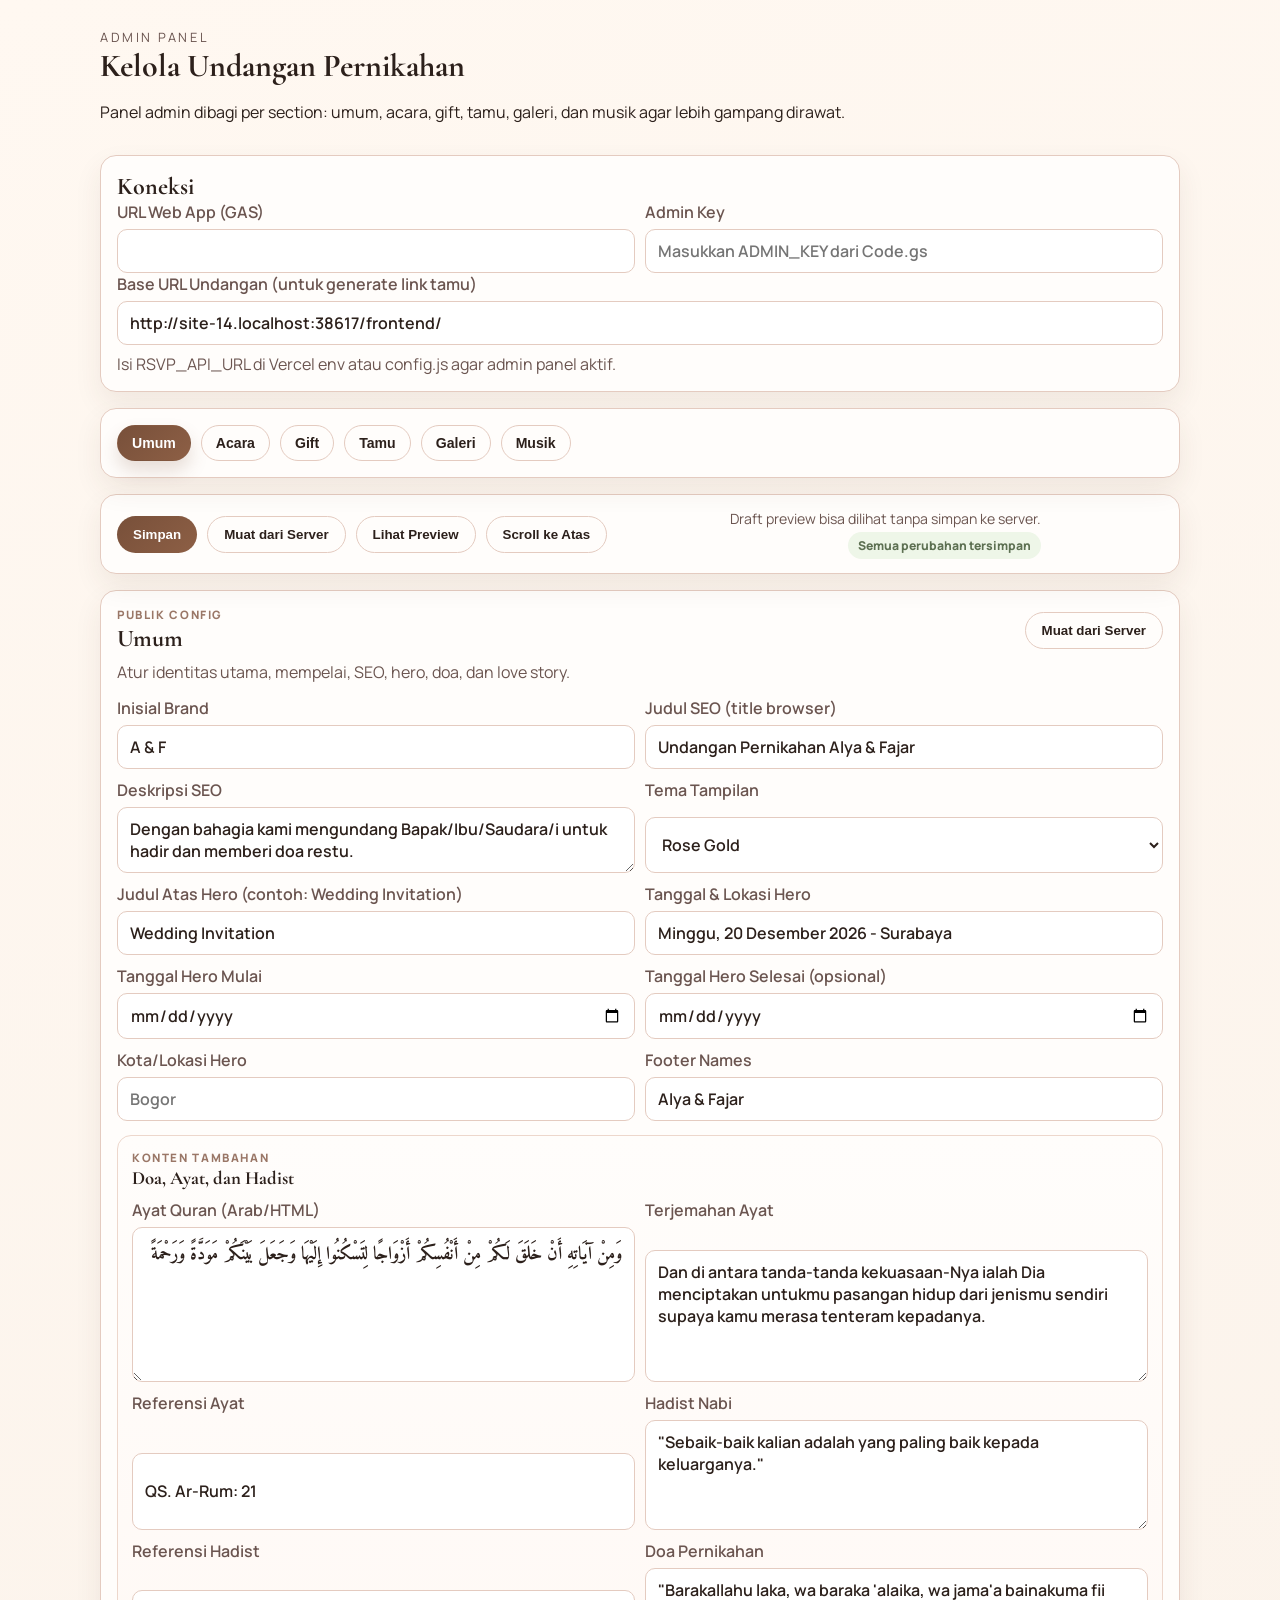
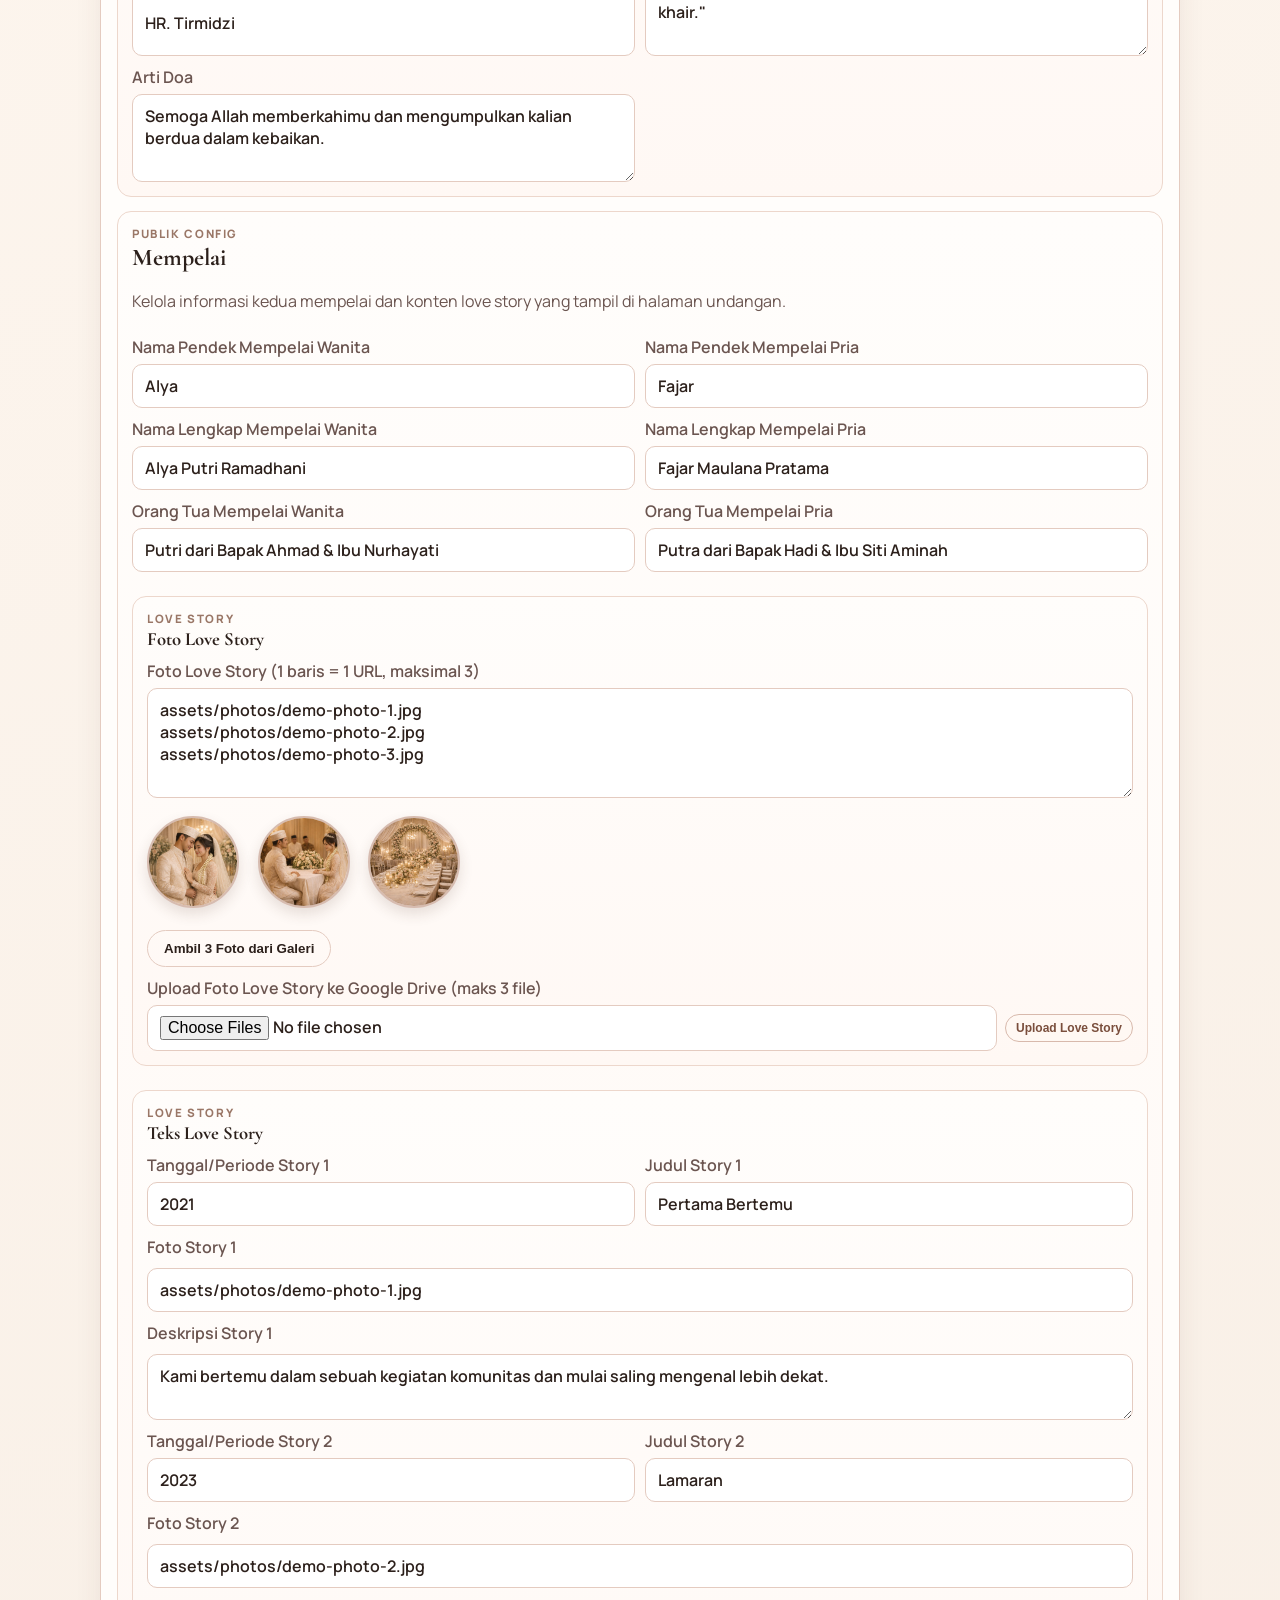
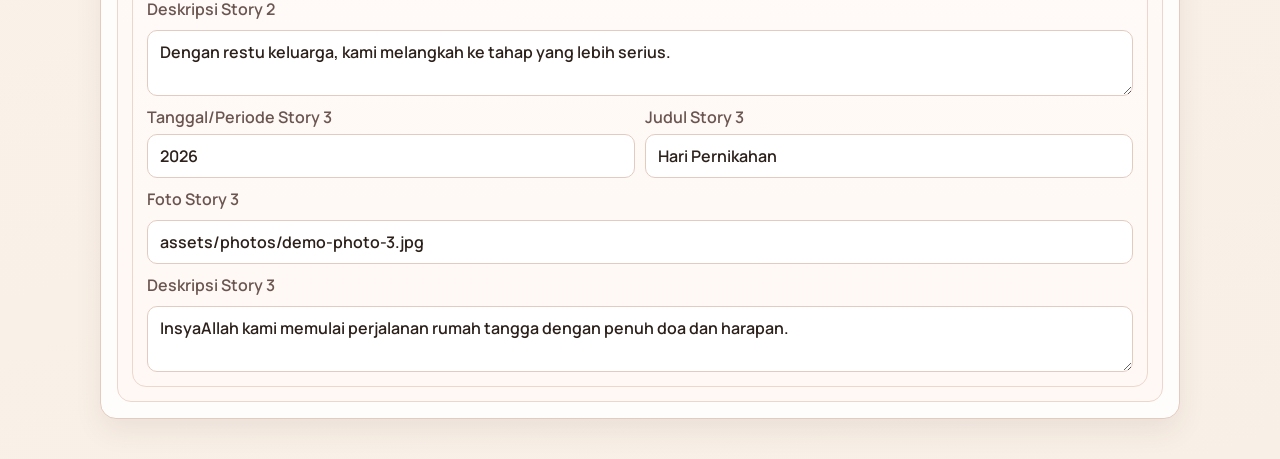
==== commit 406d2055: "feat: improve demo invitation configuration" ====
--- a/frontend/admin.html
+++ b/frontend/admin.html
@@ -194,18 +194,21 @@
         <div class="grid two">
           <label>Tanggal/Periode Story 1<input id="storyDate1" type="text" placeholder="2021" /></label>
           <label>Judul Story 1<input id="storyTitle1" type="text" placeholder="Pertama Bertemu" /></label>
+          <label class="grid span-full">Foto Story 1<input id="storyPhoto1" type="url" placeholder="https://.../foto-story-1.jpg" /></label>
           <label class="grid span-full">
             Deskripsi Story 1
             <textarea id="storyDesc1" rows="2" placeholder="Ceritakan momen awal..."></textarea>
           </label>
           <label>Tanggal/Periode Story 2<input id="storyDate2" type="text" placeholder="2023" /></label>
           <label>Judul Story 2<input id="storyTitle2" type="text" placeholder="Lamaran" /></label>
+          <label class="grid span-full">Foto Story 2<input id="storyPhoto2" type="url" placeholder="https://.../foto-story-2.jpg" /></label>
           <label class="grid span-full">
             Deskripsi Story 2
             <textarea id="storyDesc2" rows="2" placeholder="Ceritakan momen kedua..."></textarea>
           </label>
           <label>Tanggal/Periode Story 3<input id="storyDate3" type="text" placeholder="2026" /></label>
           <label>Judul Story 3<input id="storyTitle3" type="text" placeholder="Hari Pernikahan" /></label>
+          <label class="grid span-full">Foto Story 3<input id="storyPhoto3" type="url" placeholder="https://.../foto-story-3.jpg" /></label>
           <label class="grid span-full">
             Deskripsi Story 3
             <textarea id="storyDesc3" rows="2" placeholder="Ceritakan momen ketiga..."></textarea>
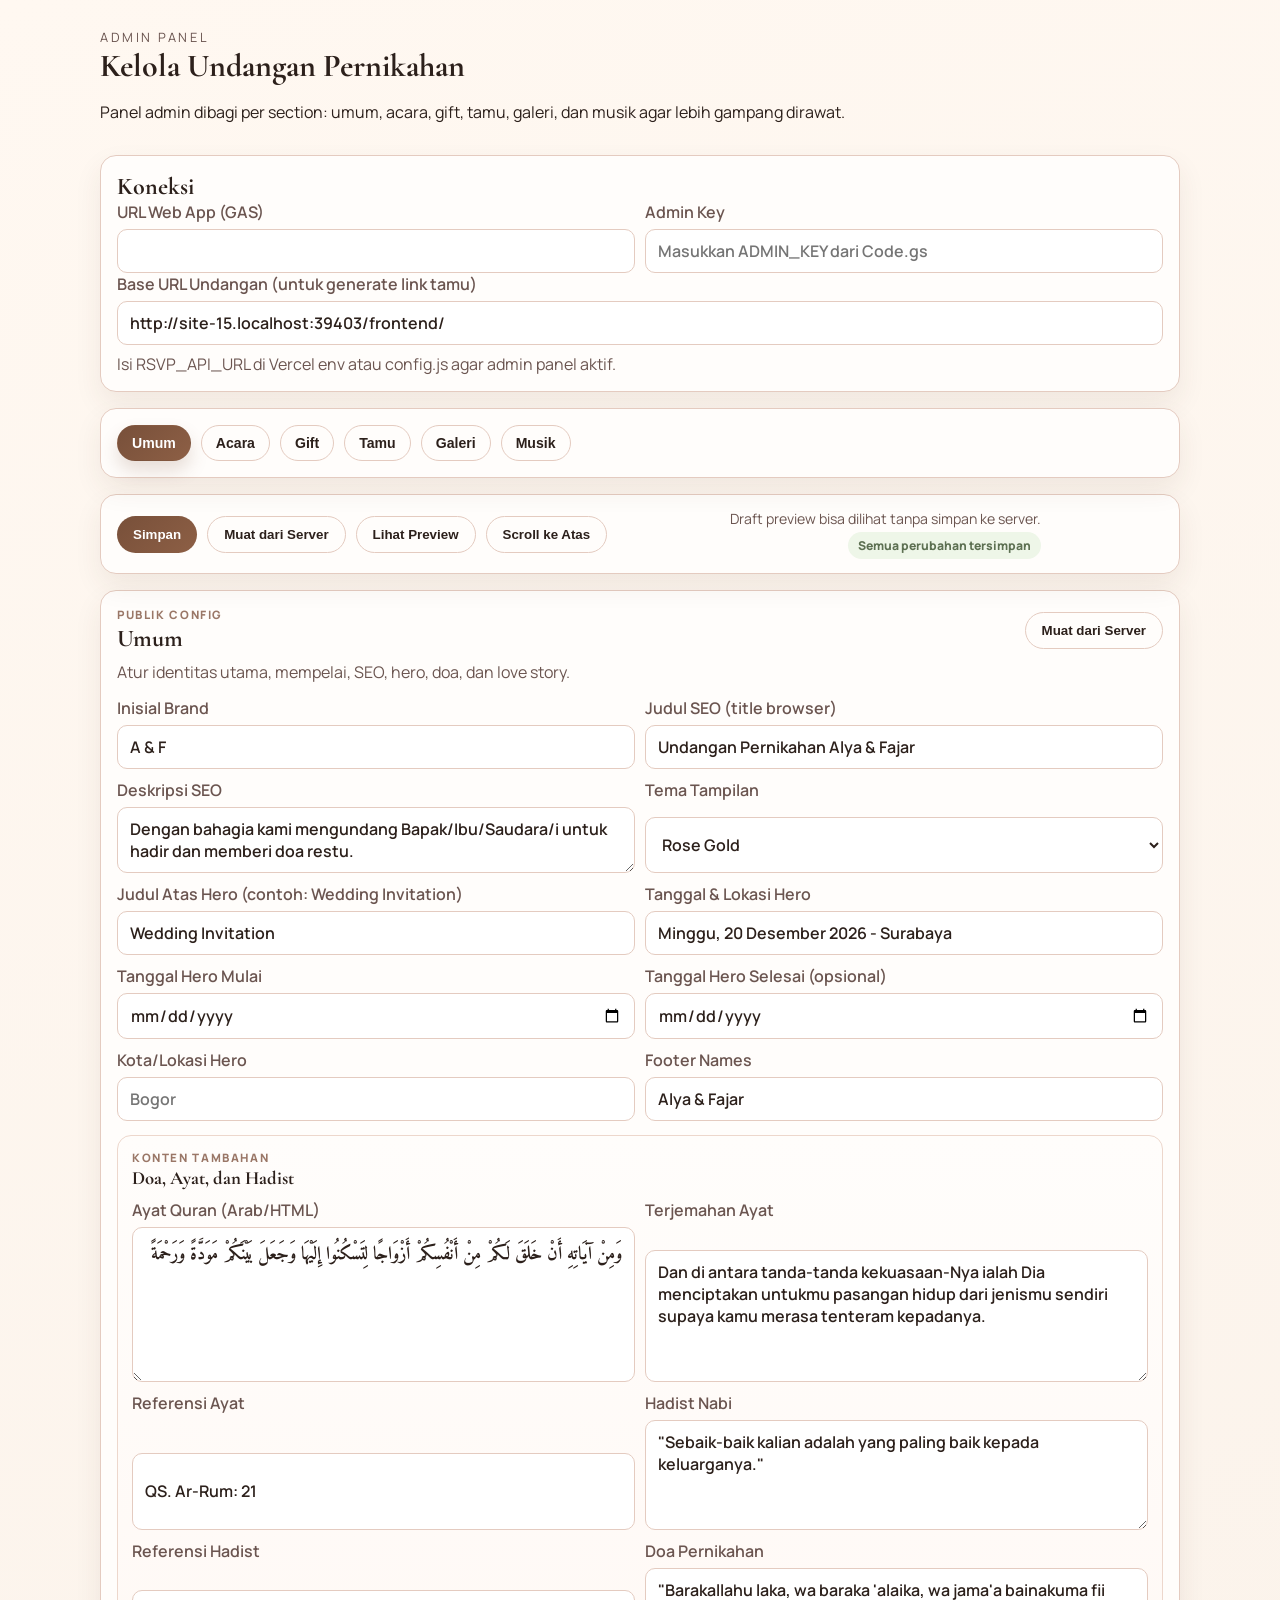
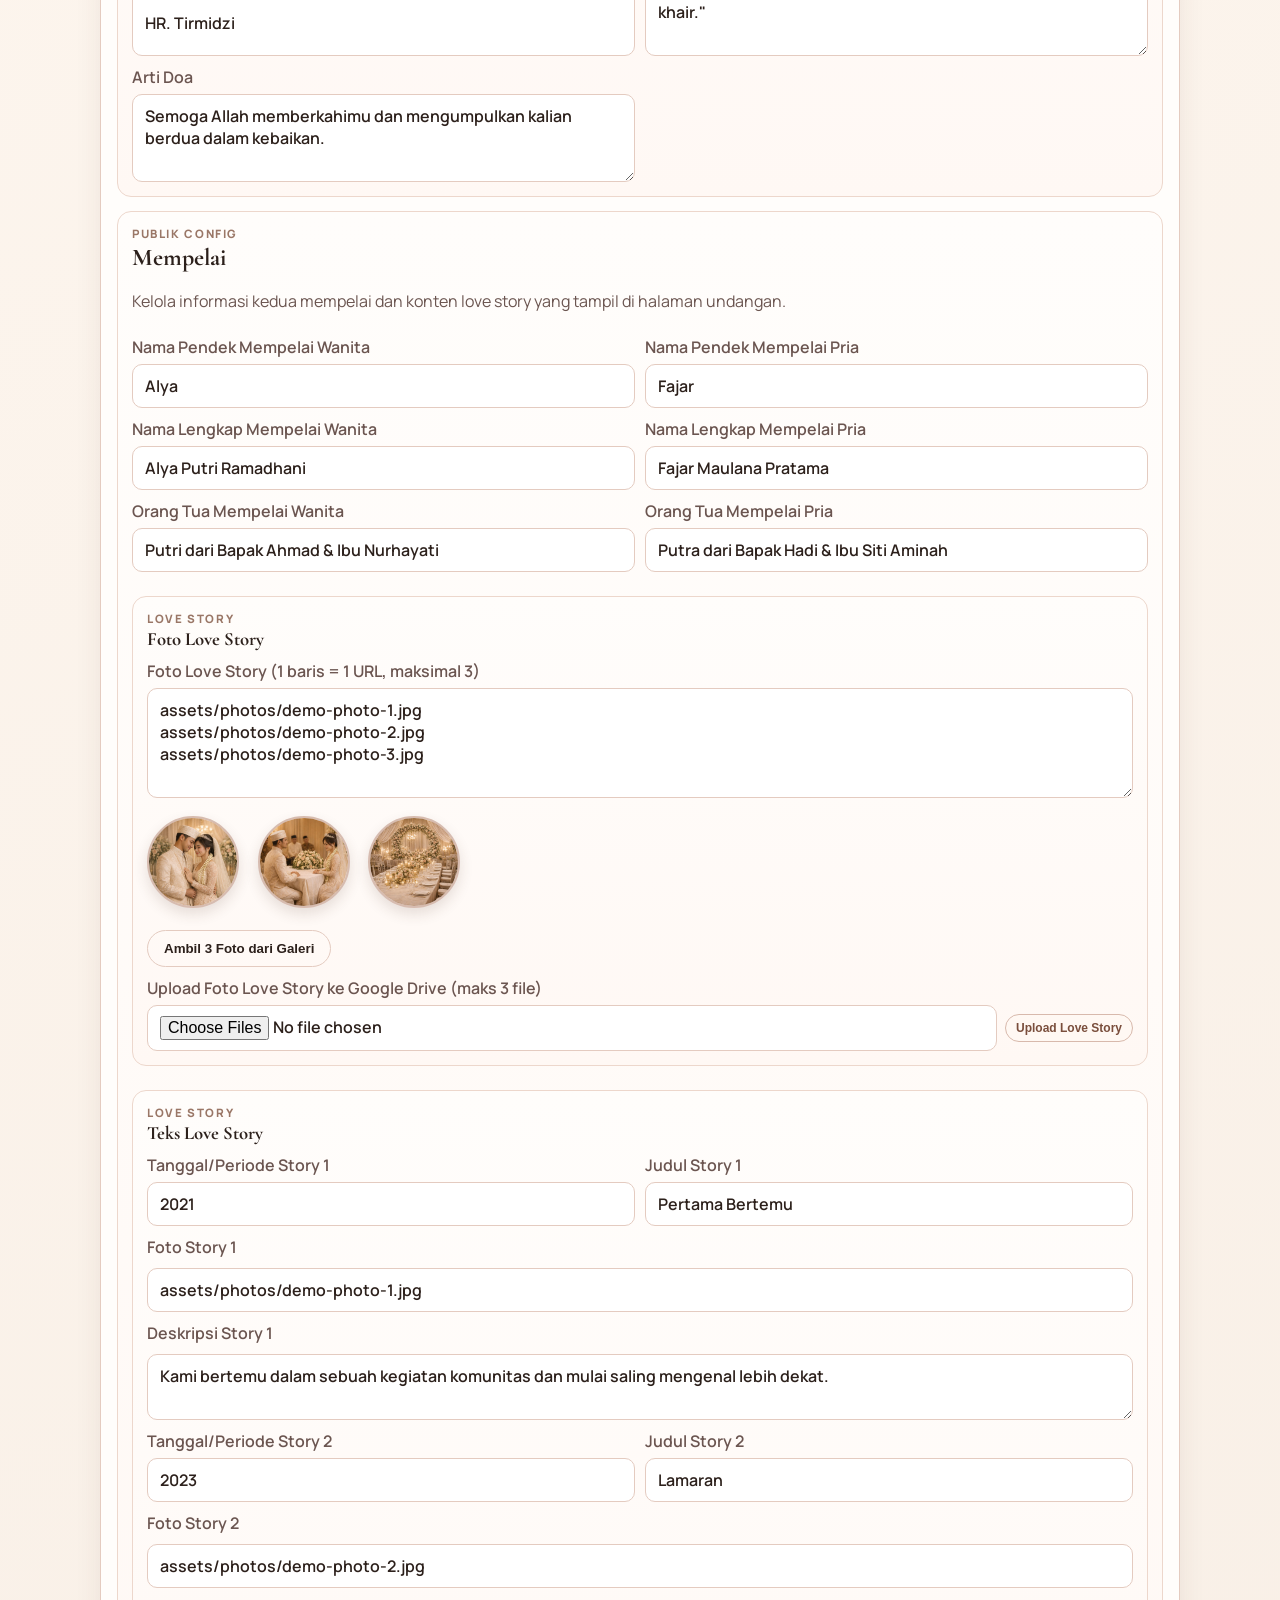
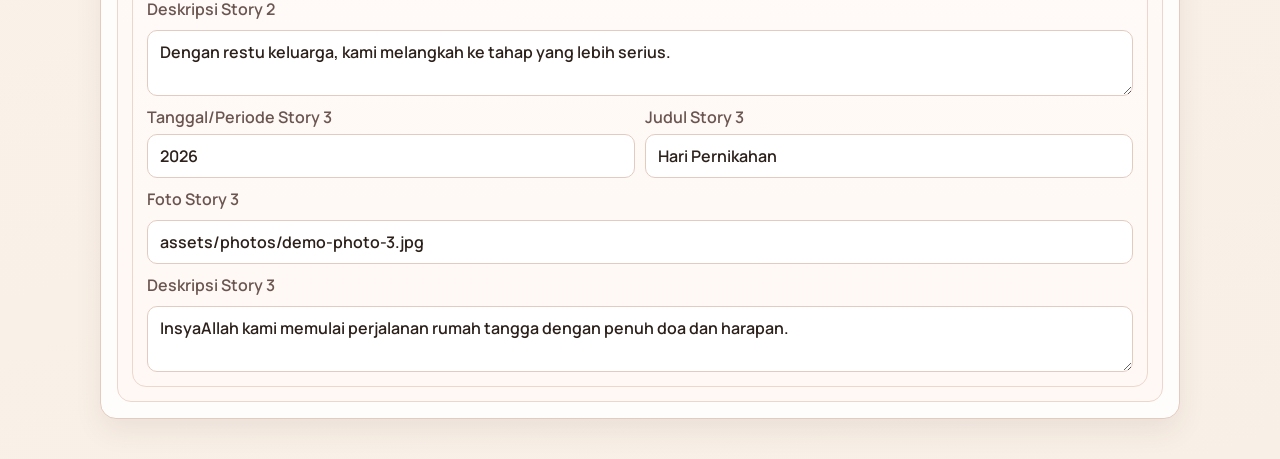
==== commit 09e080c4: "feat: add luxury gold invitation theme" ====
--- a/frontend/admin.html
+++ b/frontend/admin.html
@@ -103,6 +103,7 @@
             <option value="botanical">Botanical Green</option>
             <option value="rose">Rose Gold</option>
             <option value="royal">Royal Navy</option>
+            <option value="luxury-gold">Luxury Gold</option>
             <option value="minimal">Minimal Light</option>
           </select>
         </label>
